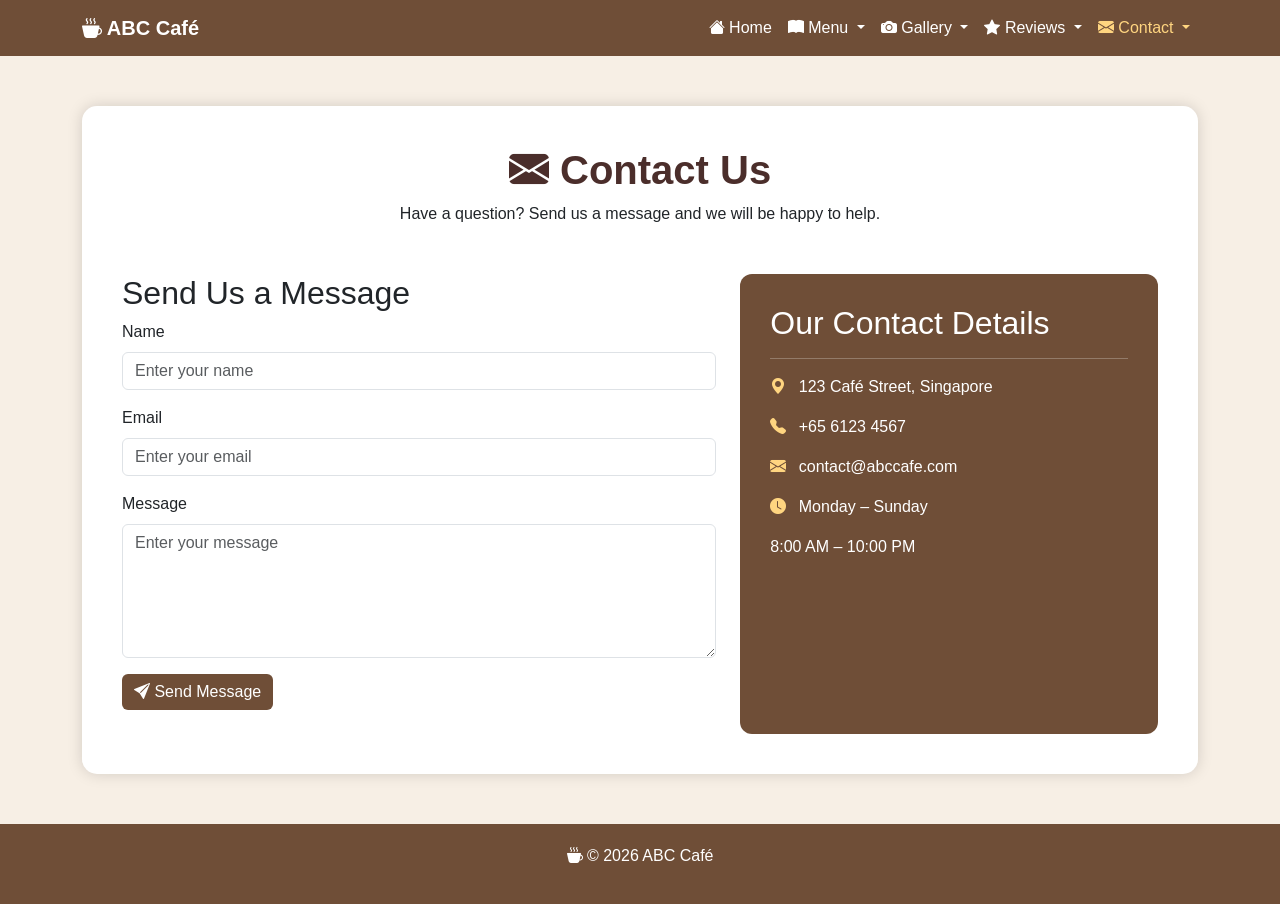
==== about.html @ 9ea9573d "Resolve merge conflict" ====
<!DOCTYPE html>
<html lang="en">

<head>
    <meta charset="UTF-8">
    <meta name="viewport" content="width=device-width, initial-scale=1.0">

    <title>ABC Café | Contact Us</title>

    <!-- Bootstrap CSS -->
    <link href="https://cdn.jsdelivr.net/npm/bootstrap@5.3.3/dist/css/bootstrap.min.css" rel="stylesheet">

    <!-- Bootstrap Icons -->
    <link href="https://cdn.jsdelivr.net/npm/bootstrap-icons@1.11.3/font/bootstrap-icons.css" rel="stylesheet">

    <style>

        body {
            background-color: #F7EFE5;
            font-family: Arial, sans-serif;
        }

        .navbar {
            background-color: #6F4E37;
        }

        .navbar-brand,
        .nav-link {
            color: white !important;
        }

        .navbar-brand {
            font-weight: bold;
        }

        .nav-link:hover,
        .nav-link.active {
            color: #FFD580 !important;
        }

        .dropdown-menu {
            border: none;
            border-radius: 10px;
            box-shadow: 0 5px 12px rgba(0,0,0,0.15);
        }

        .dropdown-item:hover {
            background-color: #F7EFE5;
            color: #6F4E37;
        }

        .contact-container {
            background-color: white;
            margin-top: 50px;
            margin-bottom: 50px;
            padding: 40px;
            border-radius: 15px;
            box-shadow: 0 0 15px rgba(0,0,0,0.15);
        }

        .contact-title {
            color: #4B2E2B;
            font-weight: bold;
        }

        .contact-info {
            background-color: #6F4E37;
            color: white;
            padding: 30px;
            border-radius: 12px;
            height: 100%;
        }

        .contact-info i {
            color: #FFD580;
            margin-right: 8px;
        }

        .btn-coffee {
            background-color: #6F4E37;
            color: white;
            border: none;
        }

        .btn-coffee:hover {
            background-color: #4B2E2B;
            color: white;
        }

        #thankYouMessage {
            display: none;
            margin-top: 20px;
        }

        footer {
            background-color: #6F4E37;
            color: white;
            text-align: center;
            padding: 20px;
        }

    </style>

</head>

<body>

<!-- Navigation -->

<nav class="navbar navbar-expand-lg navbar-dark">

    <div class="container">

        <a class="navbar-brand" href="index.html">
            <i class="bi bi-cup-hot-fill"></i> ABC Café
        </a>

        <button
            class="navbar-toggler"
            type="button"
            data-bs-toggle="collapse"
            data-bs-target="#mainNavbar"
            aria-controls="mainNavbar"
            aria-expanded="false"
            aria-label="Toggle navigation">

            <span class="navbar-toggler-icon"></span>

        </button>

        <div class="collapse navbar-collapse" id="mainNavbar">

            <ul class="navbar-nav ms-auto">

                <!-- Home -->
                <li class="nav-item">
                    <a class="nav-link" href="index.html">
                        <i class="bi bi-house-fill"></i> Home
                    </a>
                </li>

                <!-- Menu -->
                <li class="nav-item dropdown">

                    <a class="nav-link dropdown-toggle"
                       href="#"
                       role="button"
                       data-bs-toggle="dropdown">

                        <i class="bi bi-book-fill"></i> Menu

                    </a>

                    <ul class="dropdown-menu">

                        <li>
                            <a class="dropdown-item" href="menu.html">
                                <i class="bi bi-book-fill me-2"></i>
                                Food & Drinks
                            </a>
                        </li>

                        <li>
<<<<<<< HEAD:contactus.html
                            <a class="dropdown-item" href="specials.html">
                                <i class="bi bi-megaphone-fill me-2"></i>
                                Events & Specials
=======
                            <a class="dropdown-item" href="events.html">
                                <i class="bi bi-megaphone-fill me-2"></i> Events & Specials
>>>>>>> 20f2675515a954e628cfa85ad088b37cd5f8539a:about.html
                            </a>
                        </li>

                    </ul>

                </li>

                <!-- Gallery -->
                <li class="nav-item dropdown">

                    <a class="nav-link dropdown-toggle"
                       href="#"
                       role="button"
                       data-bs-toggle="dropdown">

                        <i class="bi bi-camera-fill"></i> Gallery

                    </a>

                    <ul class="dropdown-menu">

                        <li>
                            <a class="dropdown-item" href="gallery.html">
                                <i class="bi bi-images me-2"></i>
                                Photo Gallery
                            </a>
                        </li>

                        <li>
                            <a class="dropdown-item" href="about.html">
                                <i class="bi bi-people-fill me-2"></i>
                                About Us
                            </a>
                        </li>

                    </ul>

                </li>

                <!-- Reviews -->
                <li class="nav-item dropdown">

                    <a class="nav-link dropdown-toggle"
                       href="#"
                       role="button"
                       data-bs-toggle="dropdown">

                        <i class="bi bi-star-fill"></i> Reviews

                    </a>

                    <ul class="dropdown-menu">

                        <li>
                            <a class="dropdown-item" href="reviews.html">
                                <i class="bi bi-chat-square-quote-fill me-2"></i>
                                Customer Reviews
                            </a>
                        </li>

                        <li>
                            <a class="dropdown-item" href="faq.html">
                                <i class="bi bi-question-circle-fill me-2"></i>
                                FAQ
                            </a>
                        </li>

                    </ul>

                </li>

                <!-- Contact -->
                <li class="nav-item dropdown">

                    <a class="nav-link dropdown-toggle active"
                       href="#"
                       role="button"
                       data-bs-toggle="dropdown">

                        <i class="bi bi-envelope-fill"></i> Contact

                    </a>

                    <ul class="dropdown-menu dropdown-menu-end">

                        <li>
                            <a class="dropdown-item" href="contact.html">
                                <i class="bi bi-envelope-fill me-2"></i>
                                Contact Us
                            </a>
                        </li>

                        <li>
                            <a class="dropdown-item" href="reservations.html">
                                <i class="bi bi-calendar-check-fill me-2"></i>
                                Reservations
                            </a>
                        </li>

                        <li>
                            <a class="dropdown-item" href="location.html">
                                <i class="bi bi-geo-alt-fill me-2"></i>
                                Location & Hours
                            </a>
                        </li>

                    </ul>

                </li>

            </ul>

        </div>

    </div>

</nav>

<!-- Contact Section -->

<div class="container">

    <div class="contact-container">

        <div class="text-center mb-5">

            <h1 class="contact-title">
                <i class="bi bi-envelope-fill"></i>
                Contact Us
            </h1>

            <p>
                Have a question? Send us a message and we will be happy to help.
            </p>

        </div>

        <div class="row">

            <!-- Contact Form -->

            <div class="col-md-7 mb-4">

                <h2>Send Us a Message</h2>

                <form id="contactForm">

                    <!-- Name -->

                    <div class="mb-3">

                        <label for="name" class="form-label">
                            Name
                        </label>

                        <input
                            type="text"
                            class="form-control"
                            id="name"
                            placeholder="Enter your name">

                    </div>

                    <!-- Email -->

                    <div class="mb-3">

                        <label for="email" class="form-label">
                            Email
                        </label>

                        <input
                            type="email"
                            class="form-control"
                            id="email"
                            placeholder="Enter your email">

                    </div>

                    <!-- Message -->

                    <div class="mb-3">

                        <label for="message" class="form-label">
                            Message
                        </label>

                        <textarea
                            class="form-control"
                            id="message"
                            rows="5"
                            placeholder="Enter your message"></textarea>

                    </div>

                    <!-- Error Message -->

                    <div
                        id="errorMessage"
                        class="alert alert-danger d-none">
                    </div>

                    <!-- Submit Button -->

                    <button
                        type="submit"
                        class="btn btn-coffee">

                        <i class="bi bi-send-fill"></i>
                        Send Message

                    </button>

                </form>

                <!-- Thank You Message -->

                <div
                    id="thankYouMessage"
                    class="alert alert-success">

                    <i class="bi bi-check-circle-fill"></i>

                    Thank you for contacting ABC Café!
                    We will get back to you soon.

                </div>

            </div>

            <!-- Contact Details -->

            <div class="col-md-5">

                <div class="contact-info">

                    <h2>Our Contact Details</h2>

                    <hr>

                    <p>
                        <i class="bi bi-geo-alt-fill"></i>
                        123 Café Street, Singapore
                    </p>

                    <p>
                        <i class="bi bi-telephone-fill"></i>
                        +65 6123 4567
                    </p>

                    <p>
                        <i class="bi bi-envelope-fill"></i>
                        contact@abccafe.com
                    </p>

                    <p>
                        <i class="bi bi-clock-fill"></i>
                        Monday – Sunday
                    </p>

                    <p>
                        8:00 AM – 10:00 PM
                    </p>

                </div>

            </div>

        </div>

    </div>

</div>

<!-- Footer -->

<footer>

    <p>
        <i class="bi bi-cup-hot-fill"></i>
        © 2026 ABC Café
    </p>

</footer>

<!-- JavaScript -->

<script>

    document.getElementById("contactForm").addEventListener("submit", function(event) {

        event.preventDefault();

        let name = document.getElementById("name").value;
        let email = document.getElementById("email").value;
        let message = document.getElementById("message").value;

        let errorMessage = document.getElementById("errorMessage");
        let thankYouMessage = document.getElementById("thankYouMessage");

        if (name === "" || email === "" || message === "") {

            errorMessage.textContent =
                "Please fill in all fields.";

            errorMessage.classList.remove("d-none");

            thankYouMessage.style.display = "none";

        }

        else {

            errorMessage.classList.add("d-none");

            thankYouMessage.style.display = "block";

            document.getElementById("contactForm").reset();

        }

    });

</script>

<!-- Bootstrap JavaScript -->

<script src="https://cdn.jsdelivr.net/npm/bootstrap@5.3.3/dist/js/bootstrap.bundle.min.js"></script>

</body>

</html>
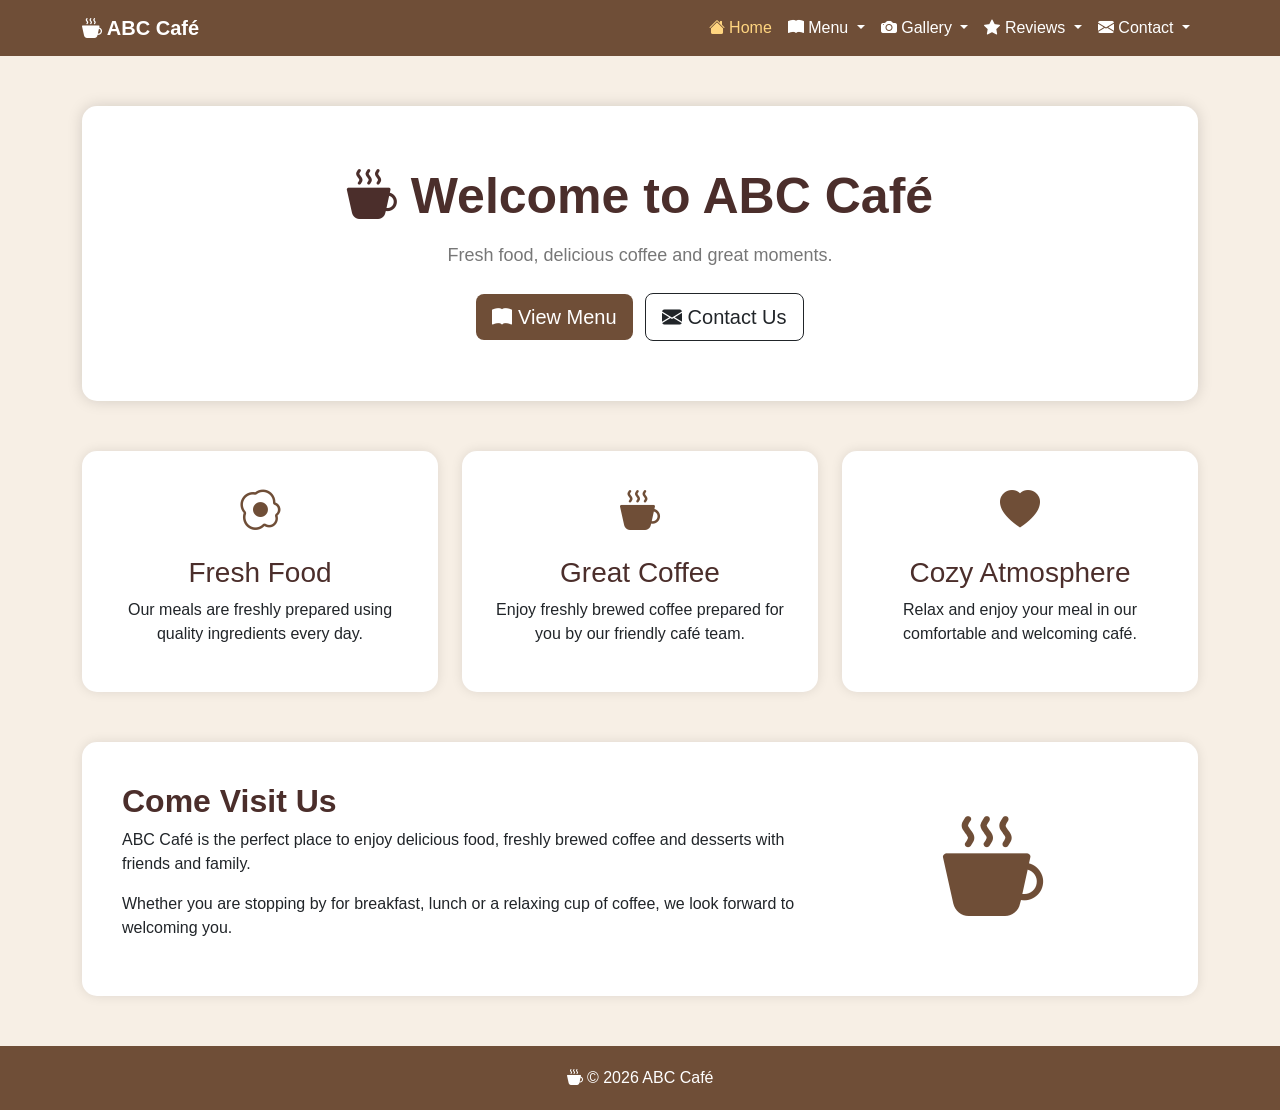
==== commit dd9faa94: "Resolve merge conflict" ====
--- a/about.html
+++ b/about.html
@@ -5,7 +5,7 @@
     <meta charset="UTF-8">
     <meta name="viewport" content="width=device-width, initial-scale=1.0">
 
-    <title>ABC Café | Contact Us</title>
+    <title>ABC Café | Home</title>
 
     <!-- Bootstrap CSS -->
     <link href="https://cdn.jsdelivr.net/npm/bootstrap@5.3.3/dist/css/bootstrap.min.css" rel="stylesheet">
@@ -20,6 +20,8 @@
             font-family: Arial, sans-serif;
         }
 
+        /* Navbar */
+
         .navbar {
             background-color: #6F4E37;
         }
@@ -41,7 +43,7 @@
         .dropdown-menu {
             border: none;
             border-radius: 10px;
-            box-shadow: 0 5px 12px rgba(0,0,0,0.15);
+            box-shadow: 0 5px 12px rgba(0, 0, 0, 0.15);
         }
 
         .dropdown-item:hover {
@@ -49,31 +51,26 @@
             color: #6F4E37;
         }
 
-        .contact-container {
+        /* Hero Section */
+
+        .hero {
             background-color: white;
             margin-top: 50px;
-            margin-bottom: 50px;
-            padding: 40px;
+            padding: 60px 40px;
             border-radius: 15px;
-            box-shadow: 0 0 15px rgba(0,0,0,0.15);
-        }
-
-        .contact-title {
+            text-align: center;
+            box-shadow: 0 0 15px rgba(0, 0, 0, 0.15);
+        }
+
+        .hero h1 {
             color: #4B2E2B;
+            font-size: 50px;
             font-weight: bold;
         }
 
-        .contact-info {
-            background-color: #6F4E37;
-            color: white;
-            padding: 30px;
-            border-radius: 12px;
-            height: 100%;
-        }
-
-        .contact-info i {
-            color: #FFD580;
-            margin-right: 8px;
+        .hero p {
+            color: #777;
+            font-size: 18px;
         }
 
         .btn-coffee {
@@ -87,10 +84,48 @@
             color: white;
         }
 
-        #thankYouMessage {
-            display: none;
-            margin-top: 20px;
-        }
+        /* Features */
+
+        .features {
+            margin-top: 50px;
+            margin-bottom: 50px;
+        }
+
+        .feature-card {
+            background-color: white;
+            padding: 30px;
+            height: 100%;
+            text-align: center;
+            border-radius: 15px;
+            box-shadow: 0 0 12px rgba(0, 0, 0, 0.1);
+        }
+
+        .feature-card i {
+            color: #6F4E37;
+            font-size: 40px;
+        }
+
+        .feature-card h3 {
+            color: #4B2E2B;
+            margin-top: 15px;
+        }
+
+        /* Welcome Section */
+
+        .welcome {
+            background-color: white;
+            padding: 40px;
+            margin-bottom: 50px;
+            border-radius: 15px;
+            box-shadow: 0 0 12px rgba(0, 0, 0, 0.1);
+        }
+
+        .welcome h2 {
+            color: #4B2E2B;
+            font-weight: bold;
+        }
+
+        /* Footer */
 
         footer {
             background-color: #6F4E37;
@@ -99,404 +134,416 @@
             padding: 20px;
         }
 
+        footer p {
+            margin: 0;
+        }
+
     </style>
 
 </head>
 
 <body>
 
-<!-- Navigation -->
-
-<nav class="navbar navbar-expand-lg navbar-dark">
-
-    <div class="container">
-
-        <a class="navbar-brand" href="index.html">
-            <i class="bi bi-cup-hot-fill"></i> ABC Café
-        </a>
-
-        <button
-            class="navbar-toggler"
-            type="button"
-            data-bs-toggle="collapse"
-            data-bs-target="#mainNavbar"
-            aria-controls="mainNavbar"
-            aria-expanded="false"
-            aria-label="Toggle navigation">
-
-            <span class="navbar-toggler-icon"></span>
-
-        </button>
-
-        <div class="collapse navbar-collapse" id="mainNavbar">
-
-            <ul class="navbar-nav ms-auto">
-
-                <!-- Home -->
-                <li class="nav-item">
-                    <a class="nav-link" href="index.html">
-                        <i class="bi bi-house-fill"></i> Home
-                    </a>
-                </li>
-
-                <!-- Menu -->
-                <li class="nav-item dropdown">
-
-                    <a class="nav-link dropdown-toggle"
-                       href="#"
-                       role="button"
-                       data-bs-toggle="dropdown">
-
-                        <i class="bi bi-book-fill"></i> Menu
-
-                    </a>
-
-                    <ul class="dropdown-menu">
-
-                        <li>
-                            <a class="dropdown-item" href="menu.html">
-                                <i class="bi bi-book-fill me-2"></i>
-                                Food & Drinks
-                            </a>
-                        </li>
-
-                        <li>
-<<<<<<< HEAD:contactus.html
-                            <a class="dropdown-item" href="specials.html">
-                                <i class="bi bi-megaphone-fill me-2"></i>
-                                Events & Specials
-=======
-                            <a class="dropdown-item" href="events.html">
-                                <i class="bi bi-megaphone-fill me-2"></i> Events & Specials
->>>>>>> 20f2675515a954e628cfa85ad088b37cd5f8539a:about.html
-                            </a>
-                        </li>
-
-                    </ul>
-
-                </li>
-
-                <!-- Gallery -->
-                <li class="nav-item dropdown">
-
-                    <a class="nav-link dropdown-toggle"
-                       href="#"
-                       role="button"
-                       data-bs-toggle="dropdown">
-
-                        <i class="bi bi-camera-fill"></i> Gallery
-
-                    </a>
-
-                    <ul class="dropdown-menu">
-
-                        <li>
-                            <a class="dropdown-item" href="gallery.html">
-                                <i class="bi bi-images me-2"></i>
-                                Photo Gallery
-                            </a>
-                        </li>
-
-                        <li>
-                            <a class="dropdown-item" href="about.html">
-                                <i class="bi bi-people-fill me-2"></i>
-                                About Us
-                            </a>
-                        </li>
-
-                    </ul>
-
-                </li>
-
-                <!-- Reviews -->
-                <li class="nav-item dropdown">
-
-                    <a class="nav-link dropdown-toggle"
-                       href="#"
-                       role="button"
-                       data-bs-toggle="dropdown">
-
-                        <i class="bi bi-star-fill"></i> Reviews
-
-                    </a>
-
-                    <ul class="dropdown-menu">
-
-                        <li>
-                            <a class="dropdown-item" href="reviews.html">
-                                <i class="bi bi-chat-square-quote-fill me-2"></i>
-                                Customer Reviews
-                            </a>
-                        </li>
-
-                        <li>
-                            <a class="dropdown-item" href="faq.html">
-                                <i class="bi bi-question-circle-fill me-2"></i>
-                                FAQ
-                            </a>
-                        </li>
-
-                    </ul>
-
-                </li>
-
-                <!-- Contact -->
-                <li class="nav-item dropdown">
-
-                    <a class="nav-link dropdown-toggle active"
-                       href="#"
-                       role="button"
-                       data-bs-toggle="dropdown">
-
-                        <i class="bi bi-envelope-fill"></i> Contact
-
-                    </a>
-
-                    <ul class="dropdown-menu dropdown-menu-end">
-
-                        <li>
-                            <a class="dropdown-item" href="contact.html">
-                                <i class="bi bi-envelope-fill me-2"></i>
-                                Contact Us
-                            </a>
-                        </li>
-
-                        <li>
-                            <a class="dropdown-item" href="reservations.html">
-                                <i class="bi bi-calendar-check-fill me-2"></i>
-                                Reservations
-                            </a>
-                        </li>
-
-                        <li>
-                            <a class="dropdown-item" href="location.html">
-                                <i class="bi bi-geo-alt-fill me-2"></i>
-                                Location & Hours
-                            </a>
-                        </li>
-
-                    </ul>
-
-                </li>
-
-            </ul>
+    <!-- Navigation -->
+
+    <nav class="navbar navbar-expand-lg navbar-dark">
+
+        <div class="container">
+
+            <!-- Logo -->
+
+            <a class="navbar-brand" href="index.html">
+                <i class="bi bi-cup-hot-fill"></i>
+                ABC Café
+            </a>
+
+            <!-- Mobile Button -->
+
+            <button
+                class="navbar-toggler"
+                type="button"
+                data-bs-toggle="collapse"
+                data-bs-target="#mainNavbar"
+                aria-controls="mainNavbar"
+                aria-expanded="false"
+                aria-label="Toggle navigation">
+
+                <span class="navbar-toggler-icon"></span>
+
+            </button>
+
+            <!-- Navigation Links -->
+
+            <div class="collapse navbar-collapse" id="mainNavbar">
+
+                <ul class="navbar-nav ms-auto">
+
+                    <!-- Home -->
+
+                    <li class="nav-item">
+
+                        <a class="nav-link active" href="index.html">
+                            <i class="bi bi-house-fill"></i>
+                            Home
+                        </a>
+
+                    </li>
+
+                    <!-- Menu -->
+
+                    <li class="nav-item dropdown">
+
+                        <a
+                            class="nav-link dropdown-toggle"
+                            href="#"
+                            role="button"
+                            data-bs-toggle="dropdown"
+                            aria-expanded="false">
+
+                            <i class="bi bi-book-fill"></i>
+                            Menu
+
+                        </a>
+
+                        <ul class="dropdown-menu">
+
+                            <li>
+
+                                <a class="dropdown-item" href="menu.html">
+
+                                    <i class="bi bi-book-fill me-2"></i>
+                                    Food & Drinks
+
+                                </a>
+
+                            </li>
+
+                            <li>
+
+                                <a class="dropdown-item" href="EventsandSpecials.html">
+
+                                    <i class="bi bi-megaphone-fill me-2"></i>
+                                    Events & Specials
+
+                                </a>
+
+                            </li>
+
+                        </ul>
+
+                    </li>
+
+                    <!-- Gallery -->
+
+                    <li class="nav-item dropdown">
+
+                        <a
+                            class="nav-link dropdown-toggle"
+                            href="#"
+                            role="button"
+                            data-bs-toggle="dropdown"
+                            aria-expanded="false">
+
+                            <i class="bi bi-camera-fill"></i>
+                            Gallery
+
+                        </a>
+
+                        <ul class="dropdown-menu">
+
+                            <li>
+
+                                <a class="dropdown-item" href="gallery.html">
+
+                                    <i class="bi bi-images me-2"></i>
+                                    Photo Gallery
+
+                                </a>
+
+                            </li>
+
+                            <li>
+
+                                <a class="dropdown-item" href="Aboutus.html">
+
+                                    <i class="bi bi-people-fill me-2"></i>
+                                    About Us
+
+                                </a>
+
+                            </li>
+
+                        </ul>
+
+                    </li>
+
+                    <!-- Reviews -->
+
+                    <li class="nav-item dropdown">
+
+                        <a
+                            class="nav-link dropdown-toggle"
+                            href="#"
+                            role="button"
+                            data-bs-toggle="dropdown"
+                            aria-expanded="false">
+
+                            <i class="bi bi-star-fill"></i>
+                            Reviews
+
+                        </a>
+
+                        <ul class="dropdown-menu">
+
+                            <li>
+
+                                <a class="dropdown-item" href="Reviews.html">
+
+                                    <i class="bi bi-chat-square-quote-fill me-2"></i>
+                                    Customer Reviews
+
+                                </a>
+
+                            </li>
+
+                            <li>
+
+                                <a class="dropdown-item" href="FAQ.html">
+
+                                    <i class="bi bi-question-circle-fill me-2"></i>
+                                    FAQ
+
+                                </a>
+
+                            </li>
+
+                        </ul>
+
+                    </li>
+
+                    <!-- Contact -->
+
+                    <li class="nav-item dropdown">
+
+                        <a
+                            class="nav-link dropdown-toggle"
+                            href="#"
+                            role="button"
+                            data-bs-toggle="dropdown"
+                            aria-expanded="false">
+
+                            <i class="bi bi-envelope-fill"></i>
+                            Contact
+
+                        </a>
+
+                        <ul class="dropdown-menu dropdown-menu-end">
+
+                            <li>
+
+                                <a class="dropdown-item" href="contactus.html">
+
+                                    <i class="bi bi-envelope-fill me-2"></i>
+                                    Contact Us
+
+                                </a>
+
+                            </li>
+
+                            <li>
+
+                                <a class="dropdown-item" href="Reservations.html">
+
+                                    <i class="bi bi-calendar-check-fill me-2"></i>
+                                    Reservations
+
+                                </a>
+
+                            </li>
+
+                            <li>
+
+                                <a class="dropdown-item" href="LocationandHours.html">
+
+                                    <i class="bi bi-geo-alt-fill me-2"></i>
+                                    Location & Hours
+
+                                </a>
+
+                            </li>
+
+                        </ul>
+
+                    </li>
+
+                </ul>
+
+            </div>
 
         </div>
 
-    </div>
-
-</nav>
-
-<!-- Contact Section -->
-
-<div class="container">
-
-    <div class="contact-container">
-
-        <div class="text-center mb-5">
-
-            <h1 class="contact-title">
-                <i class="bi bi-envelope-fill"></i>
-                Contact Us
+    </nav>
+
+
+    <!-- Main Content -->
+
+    <main class="container">
+
+        <!-- Hero Section -->
+
+        <section class="hero">
+
+            <h1>
+                <i class="bi bi-cup-hot-fill"></i>
+                Welcome to ABC Café
             </h1>
 
-            <p>
-                Have a question? Send us a message and we will be happy to help.
+            <p class="mt-3">
+                Fresh food, delicious coffee and great moments.
             </p>
 
-        </div>
-
-        <div class="row">
-
-            <!-- Contact Form -->
-
-            <div class="col-md-7 mb-4">
-
-                <h2>Send Us a Message</h2>
-
-                <form id="contactForm">
-
-                    <!-- Name -->
-
-                    <div class="mb-3">
-
-                        <label for="name" class="form-label">
-                            Name
-                        </label>
-
-                        <input
-                            type="text"
-                            class="form-control"
-                            id="name"
-                            placeholder="Enter your name">
+            <div class="mt-4">
+
+                <a href="menu.html" class="btn btn-coffee btn-lg me-2">
+                    <i class="bi bi-book-fill"></i>
+                    View Menu
+                </a>
+
+                <a href="contactus.html" class="btn btn-outline-dark btn-lg">
+                    <i class="bi bi-envelope-fill"></i>
+                    Contact Us
+                </a>
+
+            </div>
+
+        </section>
+
+
+        <!-- Features -->
+
+        <section class="features">
+
+            <div class="row g-4">
+
+                <!-- Fresh Food -->
+
+                <div class="col-md-4">
+
+                    <div class="feature-card">
+
+                        <i class="bi bi-egg-fried"></i>
+
+                        <h3>Fresh Food</h3>
+
+                        <p>
+                            Our meals are freshly prepared using quality
+                            ingredients every day.
+                        </p>
 
                     </div>
 
-                    <!-- Email -->
-
-                    <div class="mb-3">
-
-                        <label for="email" class="form-label">
-                            Email
-                        </label>
-
-                        <input
-                            type="email"
-                            class="form-control"
-                            id="email"
-                            placeholder="Enter your email">
+                </div>
+
+
+                <!-- Coffee -->
+
+                <div class="col-md-4">
+
+                    <div class="feature-card">
+
+                        <i class="bi bi-cup-hot-fill"></i>
+
+                        <h3>Great Coffee</h3>
+
+                        <p>
+                            Enjoy freshly brewed coffee prepared for you
+                            by our friendly café team.
+                        </p>
 
                     </div>
 
-                    <!-- Message -->
-
-                    <div class="mb-3">
-
-                        <label for="message" class="form-label">
-                            Message
-                        </label>
-
-                        <textarea
-                            class="form-control"
-                            id="message"
-                            rows="5"
-                            placeholder="Enter your message"></textarea>
+                </div>
+
+
+                <!-- Atmosphere -->
+
+                <div class="col-md-4">
+
+                    <div class="feature-card">
+
+                        <i class="bi bi-heart-fill"></i>
+
+                        <h3>Cozy Atmosphere</h3>
+
+                        <p>
+                            Relax and enjoy your meal in our comfortable
+                            and welcoming café.
+                        </p>
 
                     </div>
 
-                    <!-- Error Message -->
-
-                    <div
-                        id="errorMessage"
-                        class="alert alert-danger d-none">
-                    </div>
-
-                    <!-- Submit Button -->
-
-                    <button
-                        type="submit"
-                        class="btn btn-coffee">
-
-                        <i class="bi bi-send-fill"></i>
-                        Send Message
-
-                    </button>
-
-                </form>
-
-                <!-- Thank You Message -->
-
-                <div
-                    id="thankYouMessage"
-                    class="alert alert-success">
-
-                    <i class="bi bi-check-circle-fill"></i>
-
-                    Thank you for contacting ABC Café!
-                    We will get back to you soon.
-
                 </div>
 
             </div>
 
-            <!-- Contact Details -->
-
-            <div class="col-md-5">
-
-                <div class="contact-info">
-
-                    <h2>Our Contact Details</h2>
-
-                    <hr>
+        </section>
+
+
+        <!-- About / Welcome Section -->
+
+        <section class="welcome">
+
+            <div class="row align-items-center">
+
+                <div class="col-md-8">
+
+                    <h2>Come Visit Us</h2>
 
                     <p>
-                        <i class="bi bi-geo-alt-fill"></i>
-                        123 Café Street, Singapore
+                        ABC Café is the perfect place to enjoy delicious
+                        food, freshly brewed coffee and desserts with
+                        friends and family.
                     </p>
 
                     <p>
-                        <i class="bi bi-telephone-fill"></i>
-                        +65 6123 4567
+                        Whether you are stopping by for breakfast, lunch
+                        or a relaxing cup of coffee, we look forward to
+                        welcoming you.
                     </p>
 
-                    <p>
-                        <i class="bi bi-envelope-fill"></i>
-                        contact@abccafe.com
-                    </p>
-
-                    <p>
-                        <i class="bi bi-clock-fill"></i>
-                        Monday – Sunday
-                    </p>
-
-                    <p>
-                        8:00 AM – 10:00 PM
-                    </p>
-
                 </div>
 
+                <div class="col-md-4 text-center">
+
+                    <i
+                        class="bi bi-cup-hot-fill"
+                        style="font-size: 100px; color: #6F4E37;">
+                    </i>
+
+                </div>
+
             </div>
 
-        </div>
-
-    </div>
-
-</div>
-
-<!-- Footer -->
-
-<footer>
-
-    <p>
-        <i class="bi bi-cup-hot-fill"></i>
-        © 2026 ABC Café
-    </p>
-
-</footer>
-
-<!-- JavaScript -->
-
-<script>
-
-    document.getElementById("contactForm").addEventListener("submit", function(event) {
-
-        event.preventDefault();
-
-        let name = document.getElementById("name").value;
-        let email = document.getElementById("email").value;
-        let message = document.getElementById("message").value;
-
-        let errorMessage = document.getElementById("errorMessage");
-        let thankYouMessage = document.getElementById("thankYouMessage");
-
-        if (name === "" || email === "" || message === "") {
-
-            errorMessage.textContent =
-                "Please fill in all fields.";
-
-            errorMessage.classList.remove("d-none");
-
-            thankYouMessage.style.display = "none";
-
-        }
-
-        else {
-
-            errorMessage.classList.add("d-none");
-
-            thankYouMessage.style.display = "block";
-
-            document.getElementById("contactForm").reset();
-
-        }
-
-    });
-
-</script>
-
-<!-- Bootstrap JavaScript -->
-
-<script src="https://cdn.jsdelivr.net/npm/bootstrap@5.3.3/dist/js/bootstrap.bundle.min.js"></script>
+        </section>
+
+    </main>
+
+
+    <!-- Footer -->
+
+    <footer>
+
+        <p>
+            <i class="bi bi-cup-hot-fill"></i>
+            © 2026 ABC Café
+        </p>
+
+    </footer>
+
+
+    <!-- Bootstrap JavaScript -->
+
+    <script src="https://cdn.jsdelivr.net/npm/bootstrap@5.3.3/dist/js/bootstrap.bundle.min.js"></script>
 
 </body>
 
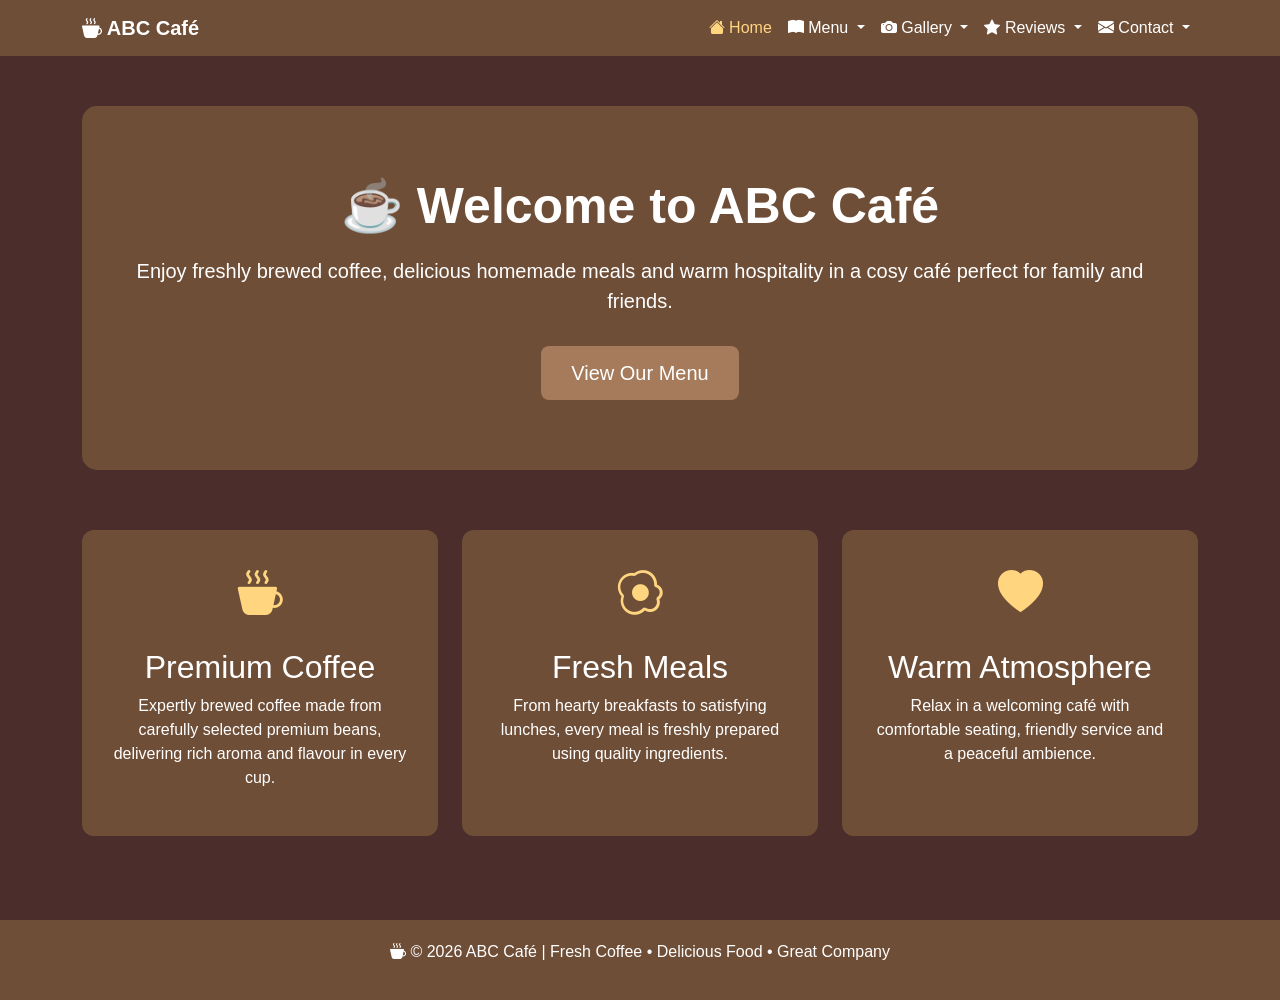
==== commit 00c2005b: "Resolve merge conflict" ====
--- a/about.html
+++ b/about.html
@@ -2,10 +2,11 @@
 <html lang="en">
 
 <head>
+
     <meta charset="UTF-8">
     <meta name="viewport" content="width=device-width, initial-scale=1.0">
 
-    <title>ABC Café | Home</title>
+    <title>ABC Café</title>
 
     <!-- Bootstrap CSS -->
     <link href="https://cdn.jsdelivr.net/npm/bootstrap@5.3.3/dist/css/bootstrap.min.css" rel="stylesheet">
@@ -16,11 +17,10 @@
     <style>
 
         body {
-            background-color: #F7EFE5;
+            background-color: #4B2E2B;
+            color: white;
             font-family: Arial, sans-serif;
         }
-
-        /* Navbar */
 
         .navbar {
             background-color: #6F4E37;
@@ -43,7 +43,7 @@
         .dropdown-menu {
             border: none;
             border-radius: 10px;
-            box-shadow: 0 5px 12px rgba(0, 0, 0, 0.15);
+            box-shadow: 0 5px 12px rgba(0,0,0,0.15);
         }
 
         .dropdown-item:hover {
@@ -51,91 +51,64 @@
             color: #6F4E37;
         }
 
-        /* Hero Section */
-
         .hero {
-            background-color: white;
+            background-color: #6F4E37;
             margin-top: 50px;
-            padding: 60px 40px;
+            padding: 70px 30px;
             border-radius: 15px;
             text-align: center;
-            box-shadow: 0 0 15px rgba(0, 0, 0, 0.15);
         }
 
         .hero h1 {
-            color: #4B2E2B;
             font-size: 50px;
             font-weight: bold;
         }
 
         .hero p {
-            color: #777;
-            font-size: 18px;
+            font-size: 20px;
+            margin-top: 20px;
+            margin-bottom: 30px;
         }
 
         .btn-coffee {
-            background-color: #6F4E37;
+            background-color: #A67B5B;
             color: white;
             border: none;
+            padding: 12px 30px;
         }
 
         .btn-coffee:hover {
-            background-color: #4B2E2B;
+            background-color: #8B5E3C;
             color: white;
         }
 
-        /* Features */
-
         .features {
-            margin-top: 50px;
-            margin-bottom: 50px;
-        }
-
-        .feature-card {
-            background-color: white;
+            margin-top: 60px;
+            margin-bottom: 60px;
+        }
+
+        .feature-box {
+            background-color: #6F4E37;
             padding: 30px;
+            border-radius: 12px;
+            text-align: center;
             height: 100%;
-            text-align: center;
-            border-radius: 15px;
-            box-shadow: 0 0 12px rgba(0, 0, 0, 0.1);
-        }
-
-        .feature-card i {
-            color: #6F4E37;
-            font-size: 40px;
-        }
-
-        .feature-card h3 {
-            color: #4B2E2B;
-            margin-top: 15px;
-        }
-
-        /* Welcome Section */
-
-        .welcome {
-            background-color: white;
-            padding: 40px;
-            margin-bottom: 50px;
-            border-radius: 15px;
-            box-shadow: 0 0 12px rgba(0, 0, 0, 0.1);
-        }
-
-        .welcome h2 {
-            color: #4B2E2B;
-            font-weight: bold;
-        }
-
-        /* Footer */
+        }
+
+        .feature-box i {
+            font-size: 45px;
+            color: #FFD580;
+        }
+
+        .feature-box h2 {
+            margin-top: 20px;
+        }
 
         footer {
             background-color: #6F4E37;
-            color: white;
             text-align: center;
             padding: 20px;
-        }
-
-        footer p {
-            margin: 0;
+            margin-top: 40px;
         }
 
     </style>
@@ -144,406 +117,359 @@
 
 <body>
 
-    <!-- Navigation -->
-
-    <nav class="navbar navbar-expand-lg navbar-dark">
-
-        <div class="container">
-
-            <!-- Logo -->
-
-            <a class="navbar-brand" href="index.html">
+<!-- Navigation -->
+
+<nav class="navbar navbar-expand-lg navbar-dark">
+
+    <div class="container">
+
+        <!-- Logo -->
+        <a class="navbar-brand" href="index.html">
+            <i class="bi bi-cup-hot-fill"></i>
+            ABC Café
+        </a>
+
+        <!-- Mobile Toggle -->
+        <button
+            class="navbar-toggler"
+            type="button"
+            data-bs-toggle="collapse"
+            data-bs-target="#mainNavbar"
+            aria-controls="mainNavbar"
+            aria-expanded="false"
+            aria-label="Toggle navigation">
+
+            <span class="navbar-toggler-icon"></span>
+
+        </button>
+
+        <!-- Navigation Links -->
+
+        <div class="collapse navbar-collapse" id="mainNavbar">
+
+            <ul class="navbar-nav ms-auto">
+
+                <!-- Home -->
+
+                <li class="nav-item">
+
+                    <a class="nav-link active" href="index.html">
+
+                        <i class="bi bi-house-fill"></i>
+                        Home
+
+                    </a>
+
+                </li>
+
+                <!-- Menu -->
+
+                <li class="nav-item dropdown">
+
+                    <a
+                        class="nav-link dropdown-toggle"
+                        href="#"
+                        role="button"
+                        data-bs-toggle="dropdown">
+
+                        <i class="bi bi-book-fill"></i>
+                        Menu
+
+                    </a>
+
+                    <ul class="dropdown-menu">
+
+                        <li>
+
+                            <a class="dropdown-item" href="menu.html">
+
+                                <i class="bi bi-book-fill me-2"></i>
+                                Food & Drinks
+
+                            </a>
+
+                        </li>
+
+                        <li>
+
+                            <a class="dropdown-item" href="specials.html">
+
+                                <i class="bi bi-megaphone-fill me-2"></i>
+                                Events & Specials
+
+                            </a>
+
+                        </li>
+
+                    </ul>
+
+                </li>
+
+                <!-- Gallery -->
+
+                <li class="nav-item dropdown">
+
+                    <a
+                        class="nav-link dropdown-toggle"
+                        href="#"
+                        role="button"
+                        data-bs-toggle="dropdown">
+
+                        <i class="bi bi-camera-fill"></i>
+                        Gallery
+
+                    </a>
+
+                    <ul class="dropdown-menu">
+
+                        <li>
+
+                            <a class="dropdown-item" href="gallery.html">
+
+                                <i class="bi bi-images me-2"></i>
+                                Photo Gallery
+
+                            </a>
+
+                        </li>
+
+                        <li>
+
+                            <a class="dropdown-item" href="about.html">
+
+                                <i class="bi bi-people-fill me-2"></i>
+                                About Us
+
+                            </a>
+
+                        </li>
+
+                    </ul>
+
+                </li>
+
+                <!-- Reviews -->
+
+                <li class="nav-item dropdown">
+
+                    <a
+                        class="nav-link dropdown-toggle"
+                        href="#"
+                        role="button"
+                        data-bs-toggle="dropdown">
+
+                        <i class="bi bi-star-fill"></i>
+                        Reviews
+
+                    </a>
+
+                    <ul class="dropdown-menu">
+
+                        <li>
+
+                            <a class="dropdown-item" href="reviews.html">
+
+                                <i class="bi bi-chat-square-quote-fill me-2"></i>
+                                Customer Reviews
+
+                            </a>
+
+                        </li>
+
+                        <li>
+
+                            <a class="dropdown-item" href="faq.html">
+
+                                <i class="bi bi-question-circle-fill me-2"></i>
+                                FAQ
+
+                            </a>
+
+                        </li>
+
+                    </ul>
+
+                </li>
+
+                <!-- Contact -->
+
+                <li class="nav-item dropdown">
+
+                    <a
+                        class="nav-link dropdown-toggle"
+                        href="#"
+                        role="button"
+                        data-bs-toggle="dropdown">
+
+                        <i class="bi bi-envelope-fill"></i>
+                        Contact
+
+                    </a>
+
+                    <ul class="dropdown-menu dropdown-menu-end">
+
+                        <li>
+
+                            <a class="dropdown-item" href="contact.html">
+
+                                <i class="bi bi-envelope-fill me-2"></i>
+                                Contact Us
+
+                            </a>
+
+                        </li>
+
+                        <li>
+
+                            <a class="dropdown-item" href="reservations.html">
+
+                                <i class="bi bi-calendar-check-fill me-2"></i>
+                                Reservations
+
+                            </a>
+
+                        </li>
+
+                        <li>
+
+                            <a class="dropdown-item" href="location.html">
+
+                                <i class="bi bi-geo-alt-fill me-2"></i>
+                                Location & Hours
+
+                            </a>
+
+                        </li>
+
+                    </ul>
+
+                </li>
+
+            </ul>
+
+        </div>
+
+    </div>
+
+</nav>
+
+<!-- Hero Section -->
+
+<div class="container">
+
+    <div class="hero">
+
+        <h1>
+            ☕ Welcome to ABC Café
+        </h1>
+
+        <p>
+            Enjoy freshly brewed coffee, delicious homemade meals
+            and warm hospitality in a cosy café perfect for
+            family and friends.
+        </p>
+
+        <a href="menu.html" class="btn btn-coffee btn-lg">
+
+            View Our Menu
+
+        </a>
+
+    </div>
+
+</div>
+
+<!-- Features -->
+
+<div class="container features">
+
+    <div class="row">
+
+        <!-- Premium Coffee -->
+
+        <div class="col-md-4 mb-4">
+
+            <div class="feature-box">
+
                 <i class="bi bi-cup-hot-fill"></i>
-                ABC Café
-            </a>
-
-            <!-- Mobile Button -->
-
-            <button
-                class="navbar-toggler"
-                type="button"
-                data-bs-toggle="collapse"
-                data-bs-target="#mainNavbar"
-                aria-controls="mainNavbar"
-                aria-expanded="false"
-                aria-label="Toggle navigation">
-
-                <span class="navbar-toggler-icon"></span>
-
-            </button>
-
-            <!-- Navigation Links -->
-
-            <div class="collapse navbar-collapse" id="mainNavbar">
-
-                <ul class="navbar-nav ms-auto">
-
-                    <!-- Home -->
-
-                    <li class="nav-item">
-
-                        <a class="nav-link active" href="index.html">
-                            <i class="bi bi-house-fill"></i>
-                            Home
-                        </a>
-
-                    </li>
-
-                    <!-- Menu -->
-
-                    <li class="nav-item dropdown">
-
-                        <a
-                            class="nav-link dropdown-toggle"
-                            href="#"
-                            role="button"
-                            data-bs-toggle="dropdown"
-                            aria-expanded="false">
-
-                            <i class="bi bi-book-fill"></i>
-                            Menu
-
-                        </a>
-
-                        <ul class="dropdown-menu">
-
-                            <li>
-
-                                <a class="dropdown-item" href="menu.html">
-
-                                    <i class="bi bi-book-fill me-2"></i>
-                                    Food & Drinks
-
-                                </a>
-
-                            </li>
-
-                            <li>
-
-                                <a class="dropdown-item" href="EventsandSpecials.html">
-
-                                    <i class="bi bi-megaphone-fill me-2"></i>
-                                    Events & Specials
-
-                                </a>
-
-                            </li>
-
-                        </ul>
-
-                    </li>
-
-                    <!-- Gallery -->
-
-                    <li class="nav-item dropdown">
-
-                        <a
-                            class="nav-link dropdown-toggle"
-                            href="#"
-                            role="button"
-                            data-bs-toggle="dropdown"
-                            aria-expanded="false">
-
-                            <i class="bi bi-camera-fill"></i>
-                            Gallery
-
-                        </a>
-
-                        <ul class="dropdown-menu">
-
-                            <li>
-
-                                <a class="dropdown-item" href="gallery.html">
-
-                                    <i class="bi bi-images me-2"></i>
-                                    Photo Gallery
-
-                                </a>
-
-                            </li>
-
-                            <li>
-
-                                <a class="dropdown-item" href="Aboutus.html">
-
-                                    <i class="bi bi-people-fill me-2"></i>
-                                    About Us
-
-                                </a>
-
-                            </li>
-
-                        </ul>
-
-                    </li>
-
-                    <!-- Reviews -->
-
-                    <li class="nav-item dropdown">
-
-                        <a
-                            class="nav-link dropdown-toggle"
-                            href="#"
-                            role="button"
-                            data-bs-toggle="dropdown"
-                            aria-expanded="false">
-
-                            <i class="bi bi-star-fill"></i>
-                            Reviews
-
-                        </a>
-
-                        <ul class="dropdown-menu">
-
-                            <li>
-
-                                <a class="dropdown-item" href="Reviews.html">
-
-                                    <i class="bi bi-chat-square-quote-fill me-2"></i>
-                                    Customer Reviews
-
-                                </a>
-
-                            </li>
-
-                            <li>
-
-                                <a class="dropdown-item" href="FAQ.html">
-
-                                    <i class="bi bi-question-circle-fill me-2"></i>
-                                    FAQ
-
-                                </a>
-
-                            </li>
-
-                        </ul>
-
-                    </li>
-
-                    <!-- Contact -->
-
-                    <li class="nav-item dropdown">
-
-                        <a
-                            class="nav-link dropdown-toggle"
-                            href="#"
-                            role="button"
-                            data-bs-toggle="dropdown"
-                            aria-expanded="false">
-
-                            <i class="bi bi-envelope-fill"></i>
-                            Contact
-
-                        </a>
-
-                        <ul class="dropdown-menu dropdown-menu-end">
-
-                            <li>
-
-                                <a class="dropdown-item" href="contactus.html">
-
-                                    <i class="bi bi-envelope-fill me-2"></i>
-                                    Contact Us
-
-                                </a>
-
-                            </li>
-
-                            <li>
-
-                                <a class="dropdown-item" href="Reservations.html">
-
-                                    <i class="bi bi-calendar-check-fill me-2"></i>
-                                    Reservations
-
-                                </a>
-
-                            </li>
-
-                            <li>
-
-                                <a class="dropdown-item" href="LocationandHours.html">
-
-                                    <i class="bi bi-geo-alt-fill me-2"></i>
-                                    Location & Hours
-
-                                </a>
-
-                            </li>
-
-                        </ul>
-
-                    </li>
-
-                </ul>
+
+                <h2>
+                    Premium Coffee
+                </h2>
+
+                <p>
+                    Expertly brewed coffee made from carefully selected
+                    premium beans, delivering rich aroma and flavour
+                    in every cup.
+                </p>
 
             </div>
 
         </div>
 
-    </nav>
-
-
-    <!-- Main Content -->
-
-    <main class="container">
-
-        <!-- Hero Section -->
-
-        <section class="hero">
-
-            <h1>
-                <i class="bi bi-cup-hot-fill"></i>
-                Welcome to ABC Café
-            </h1>
-
-            <p class="mt-3">
-                Fresh food, delicious coffee and great moments.
-            </p>
-
-            <div class="mt-4">
-
-                <a href="menu.html" class="btn btn-coffee btn-lg me-2">
-                    <i class="bi bi-book-fill"></i>
-                    View Menu
-                </a>
-
-                <a href="contactus.html" class="btn btn-outline-dark btn-lg">
-                    <i class="bi bi-envelope-fill"></i>
-                    Contact Us
-                </a>
+        <!-- Fresh Meals -->
+
+        <div class="col-md-4 mb-4">
+
+            <div class="feature-box">
+
+                <i class="bi bi-egg-fried"></i>
+
+                <h2>
+                    Fresh Meals
+                </h2>
+
+                <p>
+                    From hearty breakfasts to satisfying lunches,
+                    every meal is freshly prepared using quality
+                    ingredients.
+                </p>
 
             </div>
 
-        </section>
-
-
-        <!-- Features -->
-
-        <section class="features">
-
-            <div class="row g-4">
-
-                <!-- Fresh Food -->
-
-                <div class="col-md-4">
-
-                    <div class="feature-card">
-
-                        <i class="bi bi-egg-fried"></i>
-
-                        <h3>Fresh Food</h3>
-
-                        <p>
-                            Our meals are freshly prepared using quality
-                            ingredients every day.
-                        </p>
-
-                    </div>
-
-                </div>
-
-
-                <!-- Coffee -->
-
-                <div class="col-md-4">
-
-                    <div class="feature-card">
-
-                        <i class="bi bi-cup-hot-fill"></i>
-
-                        <h3>Great Coffee</h3>
-
-                        <p>
-                            Enjoy freshly brewed coffee prepared for you
-                            by our friendly café team.
-                        </p>
-
-                    </div>
-
-                </div>
-
-
-                <!-- Atmosphere -->
-
-                <div class="col-md-4">
-
-                    <div class="feature-card">
-
-                        <i class="bi bi-heart-fill"></i>
-
-                        <h3>Cozy Atmosphere</h3>
-
-                        <p>
-                            Relax and enjoy your meal in our comfortable
-                            and welcoming café.
-                        </p>
-
-                    </div>
-
-                </div>
+        </div>
+
+        <!-- Warm Atmosphere -->
+
+        <div class="col-md-4 mb-4">
+
+            <div class="feature-box">
+
+                <i class="bi bi-heart-fill"></i>
+
+                <h2>
+                    Warm Atmosphere
+                </h2>
+
+                <p>
+                    Relax in a welcoming café with comfortable seating,
+                    friendly service and a peaceful ambience.
+                </p>
 
             </div>
 
-        </section>
-
-
-        <!-- About / Welcome Section -->
-
-        <section class="welcome">
-
-            <div class="row align-items-center">
-
-                <div class="col-md-8">
-
-                    <h2>Come Visit Us</h2>
-
-                    <p>
-                        ABC Café is the perfect place to enjoy delicious
-                        food, freshly brewed coffee and desserts with
-                        friends and family.
-                    </p>
-
-                    <p>
-                        Whether you are stopping by for breakfast, lunch
-                        or a relaxing cup of coffee, we look forward to
-                        welcoming you.
-                    </p>
-
-                </div>
-
-                <div class="col-md-4 text-center">
-
-                    <i
-                        class="bi bi-cup-hot-fill"
-                        style="font-size: 100px; color: #6F4E37;">
-                    </i>
-
-                </div>
-
-            </div>
-
-        </section>
-
-    </main>
-
-
-    <!-- Footer -->
-
-    <footer>
-
-        <p>
-            <i class="bi bi-cup-hot-fill"></i>
-            © 2026 ABC Café
-        </p>
-
-    </footer>
-
-
-    <!-- Bootstrap JavaScript -->
-
-    <script src="https://cdn.jsdelivr.net/npm/bootstrap@5.3.3/dist/js/bootstrap.bundle.min.js"></script>
+        </div>
+
+    </div>
+
+</div>
+
+<!-- Footer -->
+
+<footer>
+
+    <p>
+        <i class="bi bi-cup-hot-fill"></i>
+
+        © 2026 ABC Café |
+        Fresh Coffee • Delicious Food • Great Company
+    </p>
+
+</footer>
+
+<!-- Bootstrap JavaScript -->
+
+<script src="https://cdn.jsdelivr.net/npm/bootstrap@5.3.3/dist/js/bootstrap.bundle.min.js"></script>
 
 </body>
 
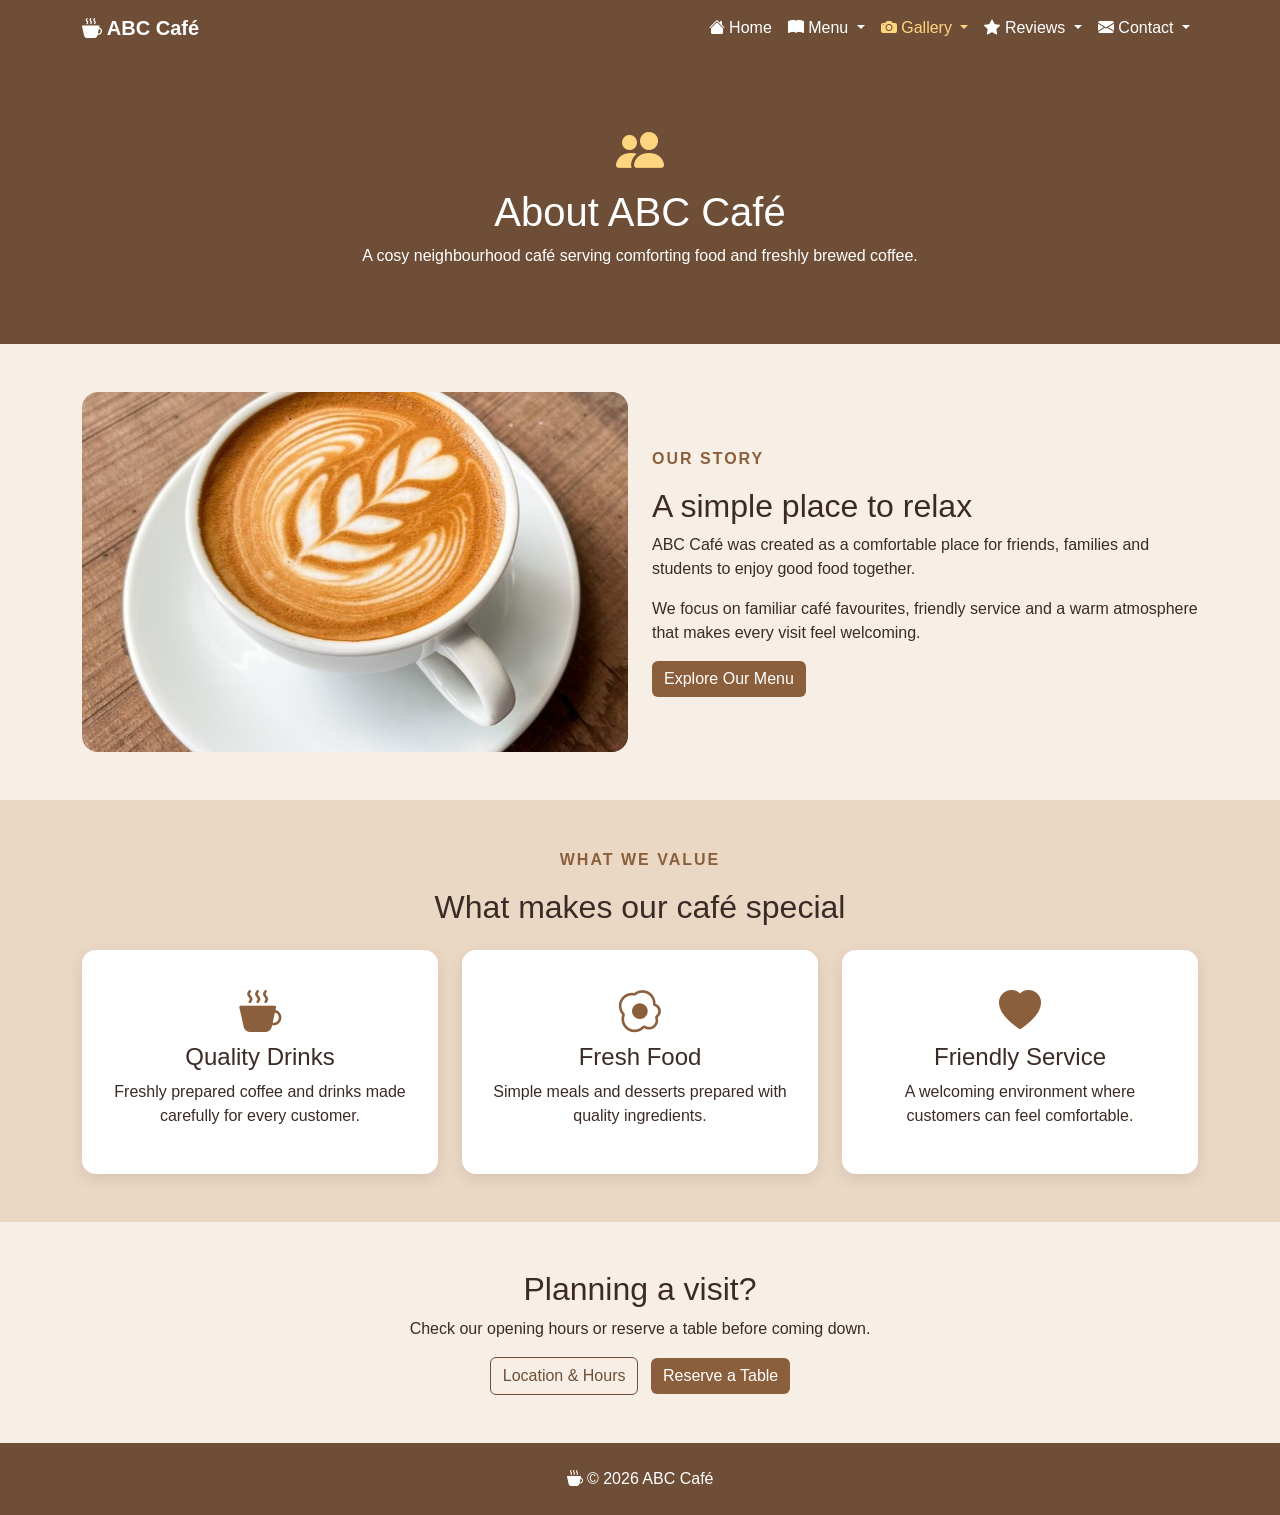
==== commit 8280969a: "Fix broken website pages and links" ====
--- a/about.html
+++ b/about.html
@@ -1,476 +1,153 @@
 <!DOCTYPE html>
 <html lang="en">
-
 <head>
-
     <meta charset="UTF-8">
     <meta name="viewport" content="width=device-width, initial-scale=1.0">
-
-    <title>ABC Café</title>
-
-    <!-- Bootstrap CSS -->
+    <title>ABC Café | About Us</title>
     <link href="https://cdn.jsdelivr.net/npm/bootstrap@5.3.3/dist/css/bootstrap.min.css" rel="stylesheet">
-
-    <!-- Bootstrap Icons -->
     <link href="https://cdn.jsdelivr.net/npm/bootstrap-icons@1.11.3/font/bootstrap-icons.css" rel="stylesheet">
-
-    <style>
-
-        body {
-            background-color: #4B2E2B;
-            color: white;
-            font-family: Arial, sans-serif;
-        }
-
-        .navbar {
-            background-color: #6F4E37;
-        }
-
-        .navbar-brand,
-        .nav-link {
-            color: white !important;
-        }
-
-        .navbar-brand {
-            font-weight: bold;
-        }
-
-        .nav-link:hover,
-        .nav-link.active {
-            color: #FFD580 !important;
-        }
-
-        .dropdown-menu {
-            border: none;
-            border-radius: 10px;
-            box-shadow: 0 5px 12px rgba(0,0,0,0.15);
-        }
-
-        .dropdown-item:hover {
-            background-color: #F7EFE5;
-            color: #6F4E37;
-        }
-
-        .hero {
-            background-color: #6F4E37;
-            margin-top: 50px;
-            padding: 70px 30px;
-            border-radius: 15px;
-            text-align: center;
-        }
-
-        .hero h1 {
-            font-size: 50px;
-            font-weight: bold;
-        }
-
-        .hero p {
-            font-size: 20px;
-            margin-top: 20px;
-            margin-bottom: 30px;
-        }
-
-        .btn-coffee {
-            background-color: #A67B5B;
-            color: white;
-            border: none;
-            padding: 12px 30px;
-        }
-
-        .btn-coffee:hover {
-            background-color: #8B5E3C;
-            color: white;
-        }
-
-        .features {
-            margin-top: 60px;
-            margin-bottom: 60px;
-        }
-
-        .feature-box {
-            background-color: #6F4E37;
-            padding: 30px;
-            border-radius: 12px;
-            text-align: center;
-            height: 100%;
-        }
-
-        .feature-box i {
-            font-size: 45px;
-            color: #FFD580;
-        }
-
-        .feature-box h2 {
-            margin-top: 20px;
-        }
-
-        footer {
-            background-color: #6F4E37;
-            text-align: center;
-            padding: 20px;
-            margin-top: 40px;
-        }
-
-    </style>
-
+    <link rel="stylesheet" href="css/about.css">
 </head>
-
 <body>
-
-<!-- Navigation -->
-
 <nav class="navbar navbar-expand-lg navbar-dark">
-
     <div class="container">
-
-        <!-- Logo -->
         <a class="navbar-brand" href="index.html">
-            <i class="bi bi-cup-hot-fill"></i>
-            ABC Café
+            <i class="bi bi-cup-hot-fill"></i> ABC Café
         </a>
 
-        <!-- Mobile Toggle -->
-        <button
-            class="navbar-toggler"
-            type="button"
-            data-bs-toggle="collapse"
-            data-bs-target="#mainNavbar"
-            aria-controls="mainNavbar"
-            aria-expanded="false"
-            aria-label="Toggle navigation">
-
+        <button class="navbar-toggler" type="button" data-bs-toggle="collapse"
+                data-bs-target="#mainNavbar" aria-controls="mainNavbar"
+                aria-expanded="false" aria-label="Toggle navigation">
             <span class="navbar-toggler-icon"></span>
-
         </button>
 
-        <!-- Navigation Links -->
-
         <div class="collapse navbar-collapse" id="mainNavbar">
-
             <ul class="navbar-nav ms-auto">
-
-                <!-- Home -->
-
                 <li class="nav-item">
-
-                    <a class="nav-link active" href="index.html">
-
-                        <i class="bi bi-house-fill"></i>
-                        Home
-
+                    <a class="nav-link" href="index.html">
+                        <i class="bi bi-house-fill"></i> Home
                     </a>
-
                 </li>
 
-                <!-- Menu -->
+                <li class="nav-item dropdown">
+                    <a class="nav-link dropdown-toggle" href="#" role="button"
+                       data-bs-toggle="dropdown">
+                        <i class="bi bi-book-fill"></i> Menu
+                    </a>
+                    <ul class="dropdown-menu">
+                        <li><a class="dropdown-item" href="menu.html"><i class="bi bi-book-fill me-2"></i>Food & Drinks</a></li>
+                        <li><a class="dropdown-item" href="events.html"><i class="bi bi-megaphone-fill me-2"></i>Events & Specials</a></li>
+                    </ul>
+                </li>
 
                 <li class="nav-item dropdown">
-
-                    <a
-                        class="nav-link dropdown-toggle"
-                        href="#"
-                        role="button"
-                        data-bs-toggle="dropdown">
-
-                        <i class="bi bi-book-fill"></i>
-                        Menu
-
+                    <a class="nav-link dropdown-toggle active" href="#" role="button"
+                       data-bs-toggle="dropdown" aria-current="page">
+                        <i class="bi bi-camera-fill"></i> Gallery
                     </a>
-
                     <ul class="dropdown-menu">
-
-                        <li>
-
-                            <a class="dropdown-item" href="menu.html">
-
-                                <i class="bi bi-book-fill me-2"></i>
-                                Food & Drinks
-
-                            </a>
-
-                        </li>
-
-                        <li>
-
-                            <a class="dropdown-item" href="specials.html">
-
-                                <i class="bi bi-megaphone-fill me-2"></i>
-                                Events & Specials
-
-                            </a>
-
-                        </li>
-
+                        <li><a class="dropdown-item" href="gallery.html"><i class="bi bi-images me-2"></i>Photo Gallery</a></li>
+                        <li><a class="dropdown-item active" href="about.html"><i class="bi bi-people-fill me-2"></i>About Us</a></li>
                     </ul>
-
                 </li>
 
-                <!-- Gallery -->
+                <li class="nav-item dropdown">
+                    <a class="nav-link dropdown-toggle" href="#" role="button"
+                       data-bs-toggle="dropdown">
+                        <i class="bi bi-star-fill"></i> Reviews
+                    </a>
+                    <ul class="dropdown-menu">
+                        <li><a class="dropdown-item" href="reviews.html"><i class="bi bi-chat-square-quote-fill me-2"></i>Customer Reviews</a></li>
+                        <li><a class="dropdown-item" href="faq.html"><i class="bi bi-question-circle-fill me-2"></i>FAQ</a></li>
+                    </ul>
+                </li>
 
                 <li class="nav-item dropdown">
-
-                    <a
-                        class="nav-link dropdown-toggle"
-                        href="#"
-                        role="button"
-                        data-bs-toggle="dropdown">
-
-                        <i class="bi bi-camera-fill"></i>
-                        Gallery
-
+                    <a class="nav-link dropdown-toggle" href="#" role="button"
+                       data-bs-toggle="dropdown">
+                        <i class="bi bi-envelope-fill"></i> Contact
                     </a>
-
-                    <ul class="dropdown-menu">
-
-                        <li>
-
-                            <a class="dropdown-item" href="gallery.html">
-
-                                <i class="bi bi-images me-2"></i>
-                                Photo Gallery
-
-                            </a>
-
-                        </li>
-
-                        <li>
-
-                            <a class="dropdown-item" href="about.html">
-
-                                <i class="bi bi-people-fill me-2"></i>
-                                About Us
-
-                            </a>
-
-                        </li>
-
+                    <ul class="dropdown-menu dropdown-menu-end">
+                        <li><a class="dropdown-item" href="contact.html"><i class="bi bi-envelope-fill me-2"></i>Contact Us</a></li>
+                        <li><a class="dropdown-item" href="reservations.html"><i class="bi bi-calendar-check-fill me-2"></i>Reservations</a></li>
+                        <li><a class="dropdown-item" href="location.html"><i class="bi bi-geo-alt-fill me-2"></i>Location & Hours</a></li>
                     </ul>
-
                 </li>
-
-                <!-- Reviews -->
-
-                <li class="nav-item dropdown">
-
-                    <a
-                        class="nav-link dropdown-toggle"
-                        href="#"
-                        role="button"
-                        data-bs-toggle="dropdown">
-
-                        <i class="bi bi-star-fill"></i>
-                        Reviews
-
-                    </a>
-
-                    <ul class="dropdown-menu">
-
-                        <li>
-
-                            <a class="dropdown-item" href="reviews.html">
-
-                                <i class="bi bi-chat-square-quote-fill me-2"></i>
-                                Customer Reviews
-
-                            </a>
-
-                        </li>
-
-                        <li>
-
-                            <a class="dropdown-item" href="faq.html">
-
-                                <i class="bi bi-question-circle-fill me-2"></i>
-                                FAQ
-
-                            </a>
-
-                        </li>
-
-                    </ul>
-
-                </li>
-
-                <!-- Contact -->
-
-                <li class="nav-item dropdown">
-
-                    <a
-                        class="nav-link dropdown-toggle"
-                        href="#"
-                        role="button"
-                        data-bs-toggle="dropdown">
-
-                        <i class="bi bi-envelope-fill"></i>
-                        Contact
-
-                    </a>
-
-                    <ul class="dropdown-menu dropdown-menu-end">
-
-                        <li>
-
-                            <a class="dropdown-item" href="contact.html">
-
-                                <i class="bi bi-envelope-fill me-2"></i>
-                                Contact Us
-
-                            </a>
-
-                        </li>
-
-                        <li>
-
-                            <a class="dropdown-item" href="reservations.html">
-
-                                <i class="bi bi-calendar-check-fill me-2"></i>
-                                Reservations
-
-                            </a>
-
-                        </li>
-
-                        <li>
-
-                            <a class="dropdown-item" href="location.html">
-
-                                <i class="bi bi-geo-alt-fill me-2"></i>
-                                Location & Hours
-
-                            </a>
-
-                        </li>
-
-                    </ul>
-
-                </li>
-
             </ul>
-
         </div>
-
     </div>
-
 </nav>
 
-<!-- Hero Section -->
+<header class="page-header">
+    <div class="container text-center">
+        <i class="bi bi-people-fill page-icon"></i>
+        <h1>About ABC Café</h1>
+        <p>A cosy neighbourhood café serving comforting food and freshly brewed coffee.</p>
+    </div>
+</header>
 
-<div class="container">
+<main>
+    <section class="container py-5">
+        <div class="row align-items-center g-4">
+            <div class="col-lg-6">
+                <img src="images/latte.jpg" class="img-fluid story-image" alt="A freshly made café latte">
+            </div>
+            <div class="col-lg-6">
+                <p class="section-label">OUR STORY</p>
+                <h2>A simple place to relax</h2>
+                <p>ABC Café was created as a comfortable place for friends, families and students to enjoy good food together.</p>
+                <p>We focus on familiar café favourites, friendly service and a warm atmosphere that makes every visit feel welcoming.</p>
+                <a href="menu.html" class="btn btn-coffee">Explore Our Menu</a>
+            </div>
+        </div>
+    </section>
 
-    <div class="hero">
+    <section class="values-section py-5">
+        <div class="container">
+            <div class="text-center mb-4">
+                <p class="section-label">WHAT WE VALUE</p>
+                <h2>What makes our café special</h2>
+            </div>
+            <div class="row g-4">
+                <div class="col-md-4">
+                    <div class="value-card h-100 text-center">
+                        <i class="bi bi-cup-hot-fill"></i>
+                        <h3 class="h4">Quality Drinks</h3>
+                        <p>Freshly prepared coffee and drinks made carefully for every customer.</p>
+                    </div>
+                </div>
+                <div class="col-md-4">
+                    <div class="value-card h-100 text-center">
+                        <i class="bi bi-egg-fried"></i>
+                        <h3 class="h4">Fresh Food</h3>
+                        <p>Simple meals and desserts prepared with quality ingredients.</p>
+                    </div>
+                </div>
+                <div class="col-md-4">
+                    <div class="value-card h-100 text-center">
+                        <i class="bi bi-heart-fill"></i>
+                        <h3 class="h4">Friendly Service</h3>
+                        <p>A welcoming environment where customers can feel comfortable.</p>
+                    </div>
+                </div>
+            </div>
+        </div>
+    </section>
 
-        <h1>
-            ☕ Welcome to ABC Café
-        </h1>
+    <section class="container py-5 text-center">
+        <h2>Planning a visit?</h2>
+        <p>Check our opening hours or reserve a table before coming down.</p>
+        <a href="location.html" class="btn btn-outline-coffee me-2">Location & Hours</a>
+        <a href="reservations.html" class="btn btn-coffee">Reserve a Table</a>
+    </section>
+</main>
 
-        <p>
-            Enjoy freshly brewed coffee, delicious homemade meals
-            and warm hospitality in a cosy café perfect for
-            family and friends.
-        </p>
-
-        <a href="menu.html" class="btn btn-coffee btn-lg">
-
-            View Our Menu
-
-        </a>
-
+<footer class="site-footer py-4">
+    <div class="container text-center">
+        <p class="mb-0"><i class="bi bi-cup-hot-fill"></i> &copy; 2026 ABC Café</p>
     </div>
-
-</div>
-
-<!-- Features -->
-
-<div class="container features">
-
-    <div class="row">
-
-        <!-- Premium Coffee -->
-
-        <div class="col-md-4 mb-4">
-
-            <div class="feature-box">
-
-                <i class="bi bi-cup-hot-fill"></i>
-
-                <h2>
-                    Premium Coffee
-                </h2>
-
-                <p>
-                    Expertly brewed coffee made from carefully selected
-                    premium beans, delivering rich aroma and flavour
-                    in every cup.
-                </p>
-
-            </div>
-
-        </div>
-
-        <!-- Fresh Meals -->
-
-        <div class="col-md-4 mb-4">
-
-            <div class="feature-box">
-
-                <i class="bi bi-egg-fried"></i>
-
-                <h2>
-                    Fresh Meals
-                </h2>
-
-                <p>
-                    From hearty breakfasts to satisfying lunches,
-                    every meal is freshly prepared using quality
-                    ingredients.
-                </p>
-
-            </div>
-
-        </div>
-
-        <!-- Warm Atmosphere -->
-
-        <div class="col-md-4 mb-4">
-
-            <div class="feature-box">
-
-                <i class="bi bi-heart-fill"></i>
-
-                <h2>
-                    Warm Atmosphere
-                </h2>
-
-                <p>
-                    Relax in a welcoming café with comfortable seating,
-                    friendly service and a peaceful ambience.
-                </p>
-
-            </div>
-
-        </div>
-
-    </div>
-
-</div>
-
-<!-- Footer -->
-
-<footer>
-
-    <p>
-        <i class="bi bi-cup-hot-fill"></i>
-
-        © 2026 ABC Café |
-        Fresh Coffee • Delicious Food • Great Company
-    </p>
-
 </footer>
 
-<!-- Bootstrap JavaScript -->
-
 <script src="https://cdn.jsdelivr.net/npm/bootstrap@5.3.3/dist/js/bootstrap.bundle.min.js"></script>
-
 </body>
-
-</html>+</html>
--- a/css/about.css
+++ b/css/about.css
@@ -0,0 +1,97 @@
+body {
+    background-color: #F7EFE5;
+    color: #3B2A25;
+    font-family: Arial, sans-serif;
+}
+
+.navbar,
+.page-header,
+.site-footer {
+    background-color: #6F4E37;
+    color: white;
+}
+
+.navbar-brand,
+.nav-link {
+    color: white !important;
+}
+
+.navbar-brand {
+    font-weight: bold;
+}
+
+.nav-link:hover,
+.nav-link.active {
+    color: #FFD580 !important;
+}
+
+.dropdown-menu {
+    border: none;
+    border-radius: 10px;
+    box-shadow: 0 5px 12px rgba(0, 0, 0, 0.15);
+}
+
+.dropdown-item:hover,
+.dropdown-item.active {
+    background-color: #F7EFE5;
+    color: #6F4E37;
+}
+
+.page-header {
+    padding: 60px 0;
+}
+
+.page-icon {
+    color: #FFD580;
+    font-size: 48px;
+}
+
+.story-image {
+    width: 100%;
+    height: 360px;
+    object-fit: cover;
+    border-radius: 16px;
+}
+
+.section-label {
+    color: #8B5E3C;
+    font-weight: bold;
+    letter-spacing: 2px;
+}
+
+.values-section {
+    background-color: #EAD8C5;
+}
+
+.value-card {
+    background-color: white;
+    padding: 30px;
+    border-radius: 14px;
+    box-shadow: 0 5px 15px rgba(75, 46, 43, 0.12);
+}
+
+.value-card i {
+    color: #8B5E3C;
+    font-size: 42px;
+}
+
+.btn-coffee {
+    background-color: #8B5E3C;
+    color: white;
+    border: none;
+}
+
+.btn-coffee:hover {
+    background-color: #6F4E37;
+    color: white;
+}
+
+.btn-outline-coffee {
+    color: #6F4E37;
+    border: 1px solid #6F4E37;
+}
+
+.btn-outline-coffee:hover {
+    background-color: #6F4E37;
+    color: white;
+}
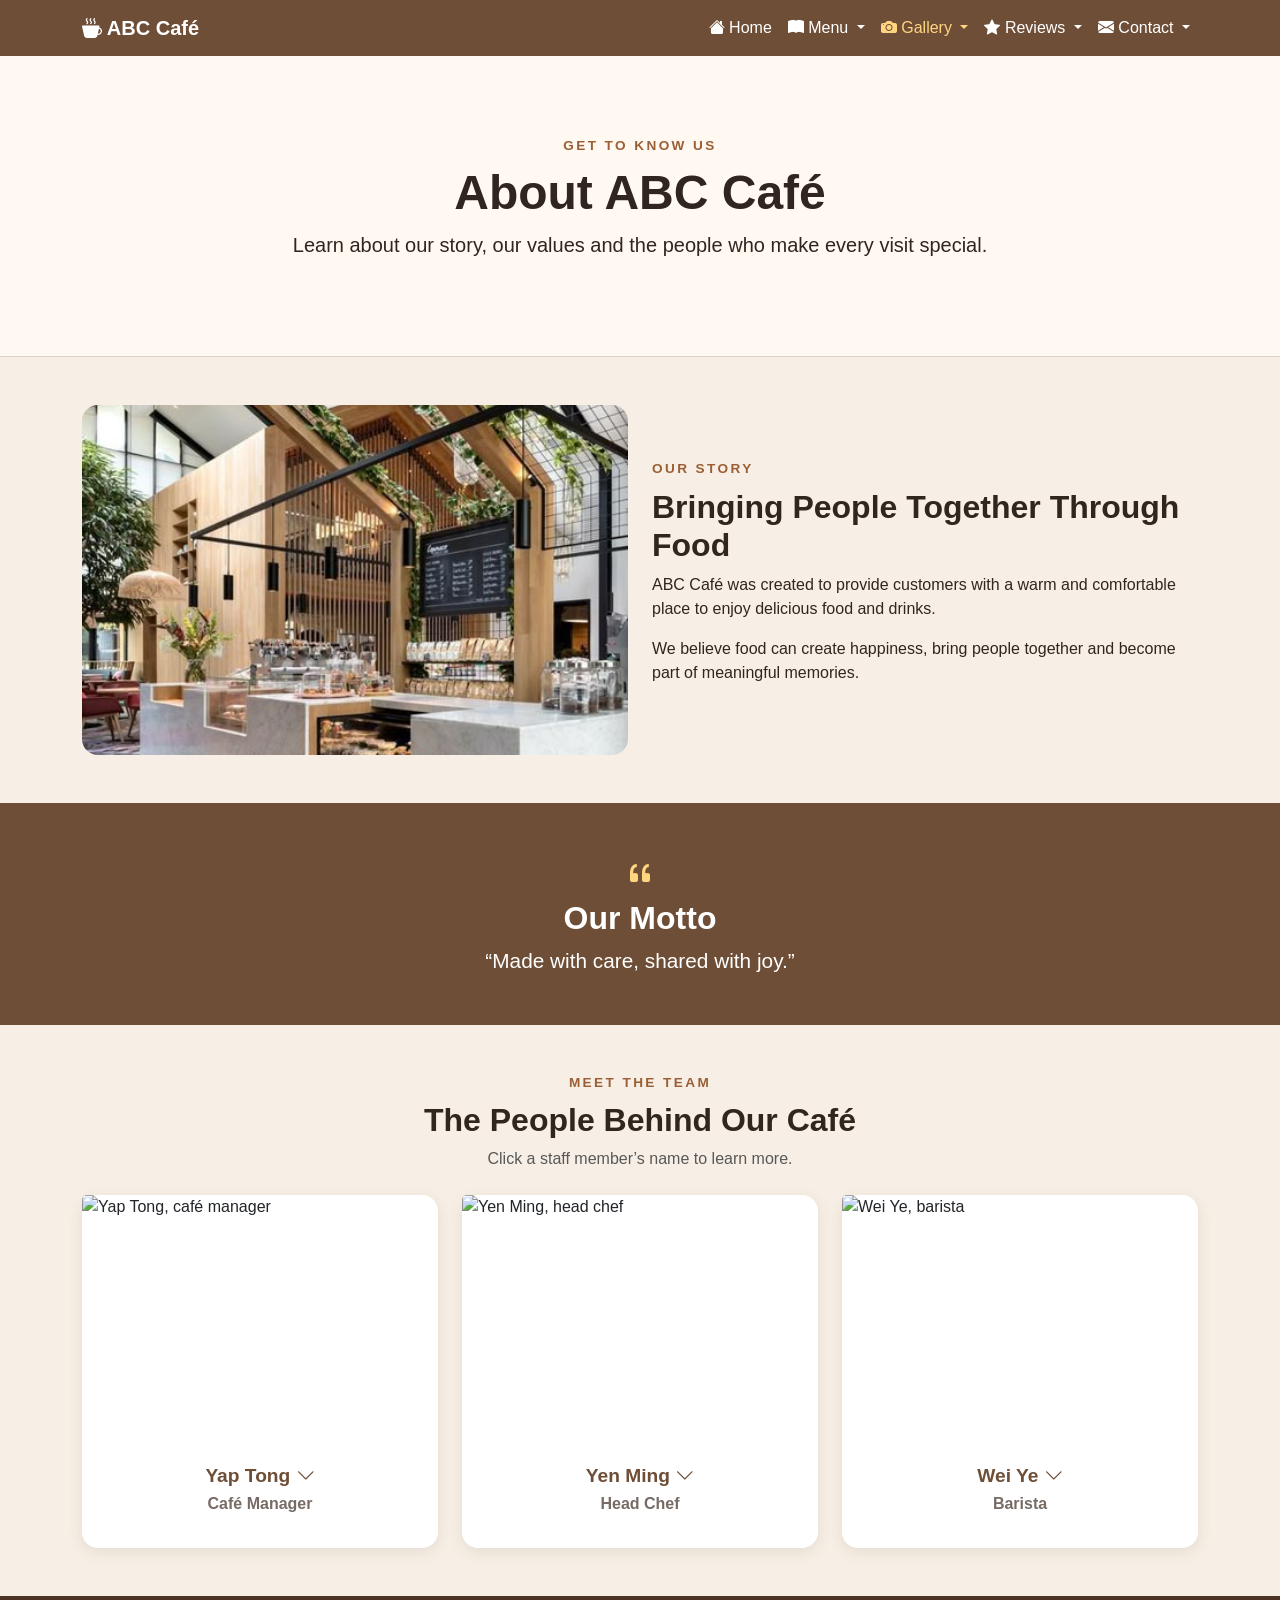
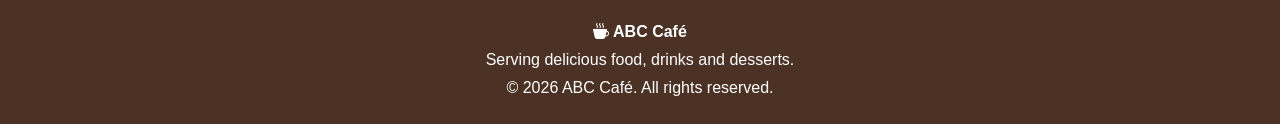
==== commit 4c569ddd: "about us page" ====
--- a/about.html
+++ b/about.html
@@ -78,76 +78,172 @@
     </div>
 </nav>
 
-<header class="page-header">
-    <div class="container text-center">
-        <i class="bi bi-people-fill page-icon"></i>
-        <h1>About ABC Café</h1>
-        <p>A cosy neighbourhood café serving comforting food and freshly brewed coffee.</p>
+<header class="about-header text-center">
+    <div class="container">
+        <p class="section-label mb-2">GET TO KNOW US</p>
+
+        <h1 class="display-5 fw-bold">
+            About ABC Café
+        </h1>
+
+        <p class="lead mx-auto">
+            Learn about our story, our values and the people who make
+            every visit special.
+        </p>
     </div>
 </header>
 
 <main>
     <section class="container py-5">
         <div class="row align-items-center g-4">
-            <div class="col-lg-6">
-                <img src="images/latte.jpg" class="img-fluid story-image" alt="A freshly made café latte">
+
+            <div class="col-12 col-lg-6">
+                <img src="images/cafe-interior.jpg"
+                     class="story-image"
+                     alt="The warm interior of ABC Café">
             </div>
-            <div class="col-lg-6">
-                <p class="section-label">OUR STORY</p>
-                <h2>A simple place to relax</h2>
-                <p>ABC Café was created as a comfortable place for friends, families and students to enjoy good food together.</p>
-                <p>We focus on familiar café favourites, friendly service and a warm atmosphere that makes every visit feel welcoming.</p>
-                <a href="menu.html" class="btn btn-coffee">Explore Our Menu</a>
+
+            <div class="col-12 col-lg-6">
+                <p class="section-label mb-2">OUR STORY</p>
+
+                <h2 class="fw-bold">
+                    Bringing People Together Through Food
+                </h2>
+
+                <p>
+                    ABC Café was created to provide customers with a warm
+                    and comfortable place to enjoy delicious food and drinks.
+                </p>
+
+                <p>
+                    We believe food can create happiness, bring people
+                    together and become part of meaningful memories.
+                </p>
             </div>
+
         </div>
     </section>
 
-    <section class="values-section py-5">
+        <section class="motto-section py-5 text-center">
         <div class="container">
-            <div class="text-center mb-4">
-                <p class="section-label">WHAT WE VALUE</p>
-                <h2>What makes our café special</h2>
-            </div>
-            <div class="row g-4">
-                <div class="col-md-4">
-                    <div class="value-card h-100 text-center">
-                        <i class="bi bi-cup-hot-fill"></i>
-                        <h3 class="h4">Quality Drinks</h3>
-                        <p>Freshly prepared coffee and drinks made carefully for every customer.</p>
+            <i class="bi bi-quote motto-icon"></i>
+
+            <h2 class="fw-bold">Our Motto</h2>
+
+            <p class="motto-text mb-0">
+                “Made with care, shared with joy.”
+            </p>
+        </div>
+    </section>
+
+        <section class="team-section container py-5">
+        <div class="text-center mb-4">
+            <p class="section-label mb-2">MEET THE TEAM</p>
+            <h2 class="fw-bold">The People Behind Our Café</h2>
+            <p class="text-muted">
+                Click a staff member’s name to learn more.
+            </p>
+        </div>
+
+        <div class="row g-4">
+
+            <article class="col-12 col-md-6 col-lg-4">
+                <div class="card staff-card h-100">
+                    <img src="images/staff-yap-tong.jpg"
+                         class="card-img-top staff-photo"
+                         alt="Yap Tong, café manager">
+
+                    <div class="card-body text-center">
+                        <button class="staff-name"
+                                type="button"
+                                data-target="YapTongBio"
+                                aria-controls="YapTongBio"
+                                aria-expanded="false">
+                            Yap Tong
+                            <i class="bi bi-chevron-down"></i>
+                        </button>
+
+                        <p class="staff-role">Café Manager</p>
+
+                        <p id="YapTongBio" class="staff-bio d-none">
+                            Yap Tong manages the café and ensures every customer
+                            receives friendly and helpful service.
+                        </p>
                     </div>
                 </div>
-                <div class="col-md-4">
-                    <div class="value-card h-100 text-center">
-                        <i class="bi bi-egg-fried"></i>
-                        <h3 class="h4">Fresh Food</h3>
-                        <p>Simple meals and desserts prepared with quality ingredients.</p>
+            </article>
+
+            <article class="col-12 col-md-6 col-lg-4">
+                <div class="card staff-card h-100">
+                    <img src="images/staff-yen-ming.jpg"
+                         class="card-img-top staff-photo"
+                         alt="Yen Ming, head chef">
+
+                    <div class="card-body text-center">
+                        <button class="staff-name"
+                                type="button"
+                                data-target="YenMingBio"
+                                aria-controls="YenMingBio"
+                                aria-expanded="false">
+                            Yen Ming
+                            <i class="bi bi-chevron-down"></i>
+                        </button>
+
+                        <p class="staff-role">Head Chef</p>
+
+                        <p id="YenMingBio" class="staff-bio d-none">
+                            Yen Ming develops our menu and prepares dishes
+                            using fresh and carefully selected ingredients.
+                        </p>
                     </div>
                 </div>
-                <div class="col-md-4">
-                    <div class="value-card h-100 text-center">
-                        <i class="bi bi-heart-fill"></i>
-                        <h3 class="h4">Friendly Service</h3>
-                        <p>A welcoming environment where customers can feel comfortable.</p>
+            </article>
+
+            <article class="col-12 col-md-6 col-lg-4">
+                <div class="card staff-card h-100">
+                    <img src="images/staff-wei-ye.jpg"
+                         class="card-img-top staff-photo"
+                         alt="Wei Ye, barista">
+
+                    <div class="card-body text-center">
+                        <button class="staff-name"
+                                type="button"
+                                data-target="WeiYeBio"
+                                aria-controls="WeiYeBio"
+                                aria-expanded="false">
+                            Wei Ye
+                            <i class="bi bi-chevron-down"></i>
+                        </button>
+
+                        <p class="staff-role">Barista</p>
+
+                        <p id="WeiYeBio" class="staff-bio d-none">
+                            Wei Ye prepares our drinks and enjoys creating
+                            welcoming experiences for customers.
+                        </p>
                     </div>
                 </div>
-            </div>
-        </div>
-    </section>
-
-    <section class="container py-5 text-center">
-        <h2>Planning a visit?</h2>
-        <p>Check our opening hours or reserve a table before coming down.</p>
-        <a href="location.html" class="btn btn-outline-coffee me-2">Location & Hours</a>
-        <a href="reservations.html" class="btn btn-coffee">Reserve a Table</a>
+            </article>
+
+        </div>
     </section>
 </main>
 
-<footer class="site-footer py-4">
-    <div class="container text-center">
-        <p class="mb-0"><i class="bi bi-cup-hot-fill"></i> &copy; 2026 ABC Café</p>
+<footer class="site-footer py-4 text-center">
+    <div class="container">
+        <p class="fw-bold mb-1">
+            <i class="bi bi-cup-hot-fill"></i> ABC Café
+        </p>
+
+        <p class="mb-1">
+            Serving delicious food, drinks and desserts.
+        </p>
+
+        <p class="mb-0">
+            &copy; 2026 ABC Café. All rights reserved.
+        </p>
     </div>
 </footer>
 
 <script src="https://cdn.jsdelivr.net/npm/bootstrap@5.3.3/dist/js/bootstrap.bundle.min.js"></script>
-</body>
-</html>
+<script src="js/about.js"></script>
--- a/css/about.css
+++ b/css/about.css
@@ -1,14 +1,11 @@
 body {
-    background-color: #F7EFE5;
-    color: #3B2A25;
+    background-color: #f7efe5;
+    color: #30251f;
     font-family: Arial, sans-serif;
 }
 
-.navbar,
-.page-header,
-.site-footer {
-    background-color: #6F4E37;
-    color: white;
+.navbar {
+    background-color: #6f4e37;
 }
 
 .navbar-brand,
@@ -22,7 +19,7 @@
 
 .nav-link:hover,
 .nav-link.active {
-    color: #FFD580 !important;
+    color: #ffd580 !important;
 }
 
 .dropdown-menu {
@@ -31,67 +28,117 @@
     box-shadow: 0 5px 12px rgba(0, 0, 0, 0.15);
 }
 
-.dropdown-item:hover,
-.dropdown-item.active {
-    background-color: #F7EFE5;
-    color: #6F4E37;
+.dropdown-item:hover {
+    background-color: #f7efe5;
+    color: #6f4e37;
 }
 
-.page-header {
-    padding: 60px 0;
+.dropdown-item.active {
+    background-color: #6f4e37;
+    color: white;
 }
 
-.page-icon {
-    color: #FFD580;
-    font-size: 48px;
+.about-header {
+    padding: 5rem 1rem;
+    background-color: #fff9f1;
+    border-bottom: 1px solid #dfd0c2;
+}
+
+.about-header .lead {
+    max-width: 700px;
+}
+
+.section-label {
+    color: #9b5f35;
+    font-size: 0.85rem;
+    font-weight: bold;
+    letter-spacing: 0.15rem;
 }
 
 .story-image {
     width: 100%;
-    height: 360px;
+    height: 350px;
     object-fit: cover;
-    border-radius: 16px;
+    border-radius: 1rem;
 }
 
-.section-label {
-    color: #8B5E3C;
-    font-weight: bold;
-    letter-spacing: 2px;
+.motto-section {
+    background-color: #6f4e37;
+    color: white;
+}
+
+.motto-icon {
+    color: #ffd580;
+    font-size: 2rem;
+}
+
+.motto-text {
+    font-size: 1.3rem;
 }
 
 .values-section {
-    background-color: #EAD8C5;
+    background-color: #fff9f1;
 }
 
-.value-card {
-    background-color: white;
-    padding: 30px;
-    border-radius: 14px;
-    box-shadow: 0 5px 15px rgba(75, 46, 43, 0.12);
+.value-card,
+.staff-card {
+    border: none;
+    border-radius: 1rem;
+    box-shadow: 0 4px 15px rgba(72, 48, 36, 0.1);
 }
 
-.value-card i {
-    color: #8B5E3C;
-    font-size: 42px;
+.value-icon {
+    color: #9b5f35;
+    font-size: 2rem;
 }
 
-.btn-coffee {
-    background-color: #8B5E3C;
-    color: white;
-    border: none;
+.staff-photo {
+    height: 250px;
+    object-fit: cover;
 }
 
-.btn-coffee:hover {
-    background-color: #6F4E37;
+.staff-name {
+    border: none;
+    background: none;
+    color: #6f4e37;
+    font-size: 1.2rem;
+    font-weight: bold;
+}
+
+.staff-name:hover {
+    color: #9b5f35;
+}
+
+.staff-name:focus-visible {
+    outline: 3px solid #e0a663;
+    outline-offset: 3px;
+}
+
+.staff-role {
+    color: #766b65;
+    font-weight: bold;
+}
+
+.staff-bio {
+    padding-top: 1rem;
+    border-top: 1px solid #dfd0c2;
+}
+
+.site-footer {
+    background-color: #4b3225;
     color: white;
 }
 
-.btn-outline-coffee {
-    color: #6F4E37;
-    border: 1px solid #6F4E37;
+@media (max-width: 767px) {
+    .about-header {
+        padding: 3.5rem 1rem;
+    }
+
+    .about-header h1 {
+        font-size: 2rem;
+    }
+
+    .story-image {
+        height: 260px;
+    }
 }
-
-.btn-outline-coffee:hover {
-    background-color: #6F4E37;
-    color: white;
-}
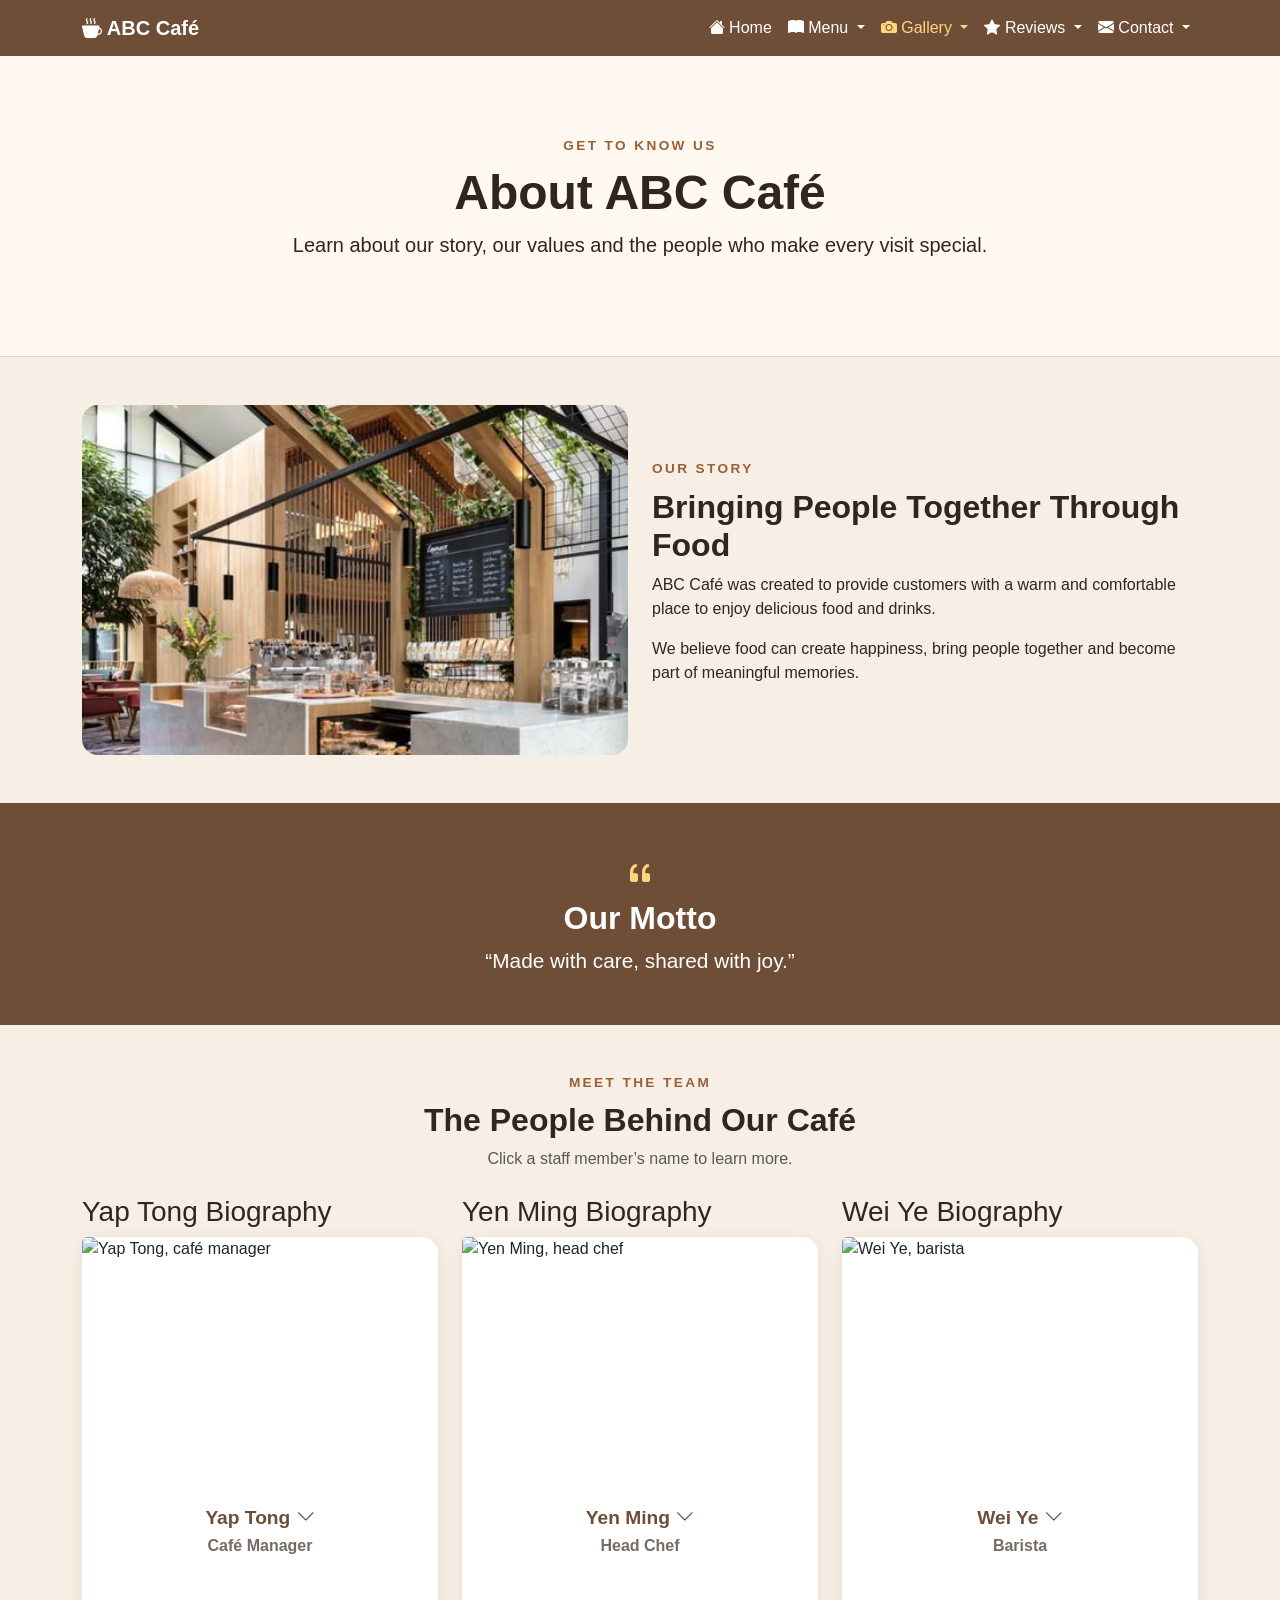
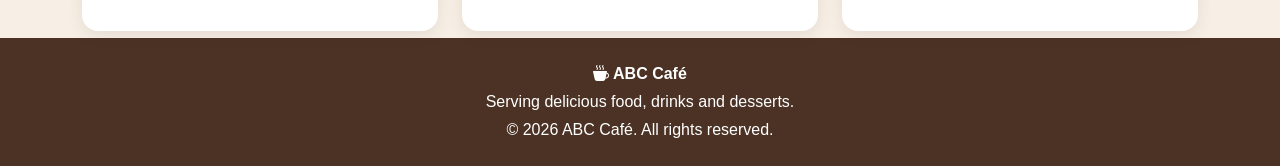
==== commit 88617ba9: "page updates" ====
--- a/about.html
+++ b/about.html
@@ -148,6 +148,7 @@
         <div class="row g-4">
 
             <article class="col-12 col-md-6 col-lg-4">
+                <h3>Yap Tong Biography</h3>
                 <div class="card staff-card h-100">
                     <img src="images/staff-yap-tong.jpg"
                          class="card-img-top staff-photo"
@@ -174,6 +175,7 @@
             </article>
 
             <article class="col-12 col-md-6 col-lg-4">
+                <h3>Yen Ming Biography</h3>
                 <div class="card staff-card h-100">
                     <img src="images/staff-yen-ming.jpg"
                          class="card-img-top staff-photo"
@@ -200,6 +202,7 @@
             </article>
 
             <article class="col-12 col-md-6 col-lg-4">
+                <h3>Wei Ye Biography</h3>
                 <div class="card staff-card h-100">
                     <img src="images/staff-wei-ye.jpg"
                          class="card-img-top staff-photo"
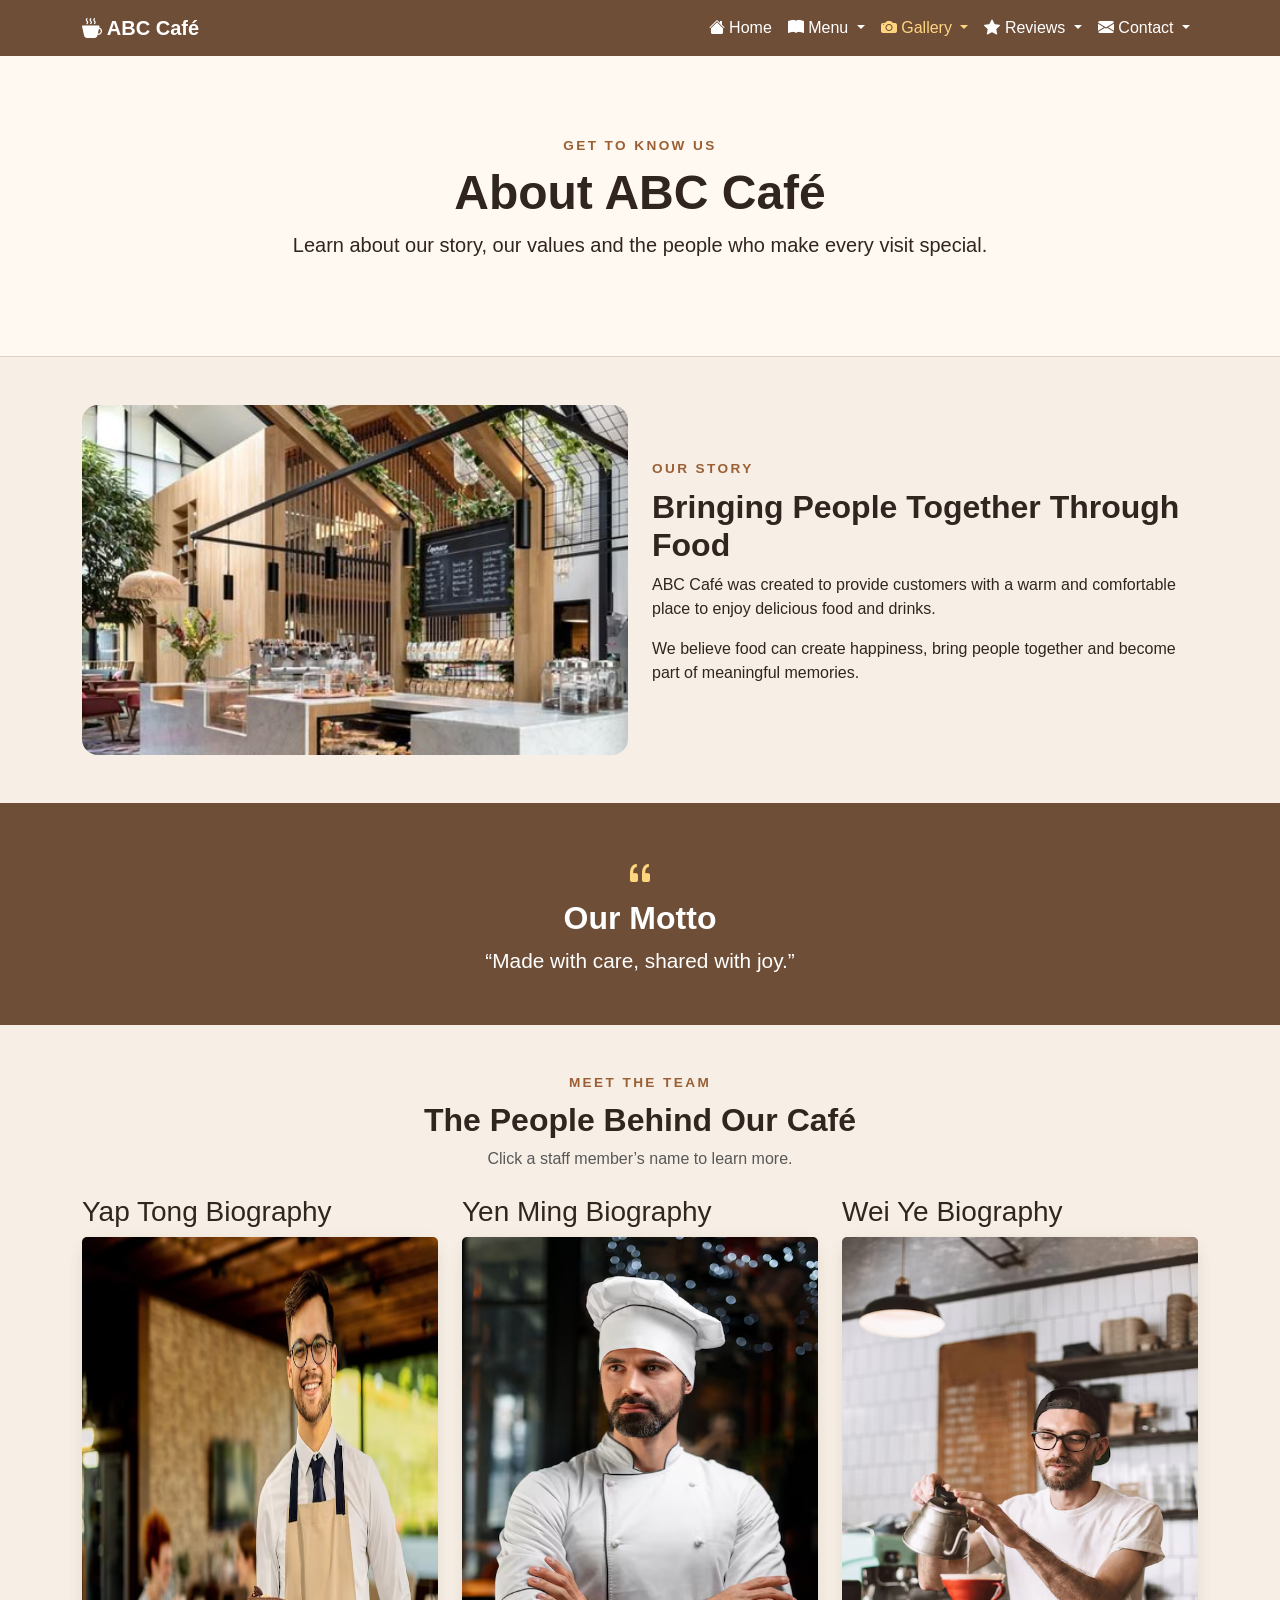
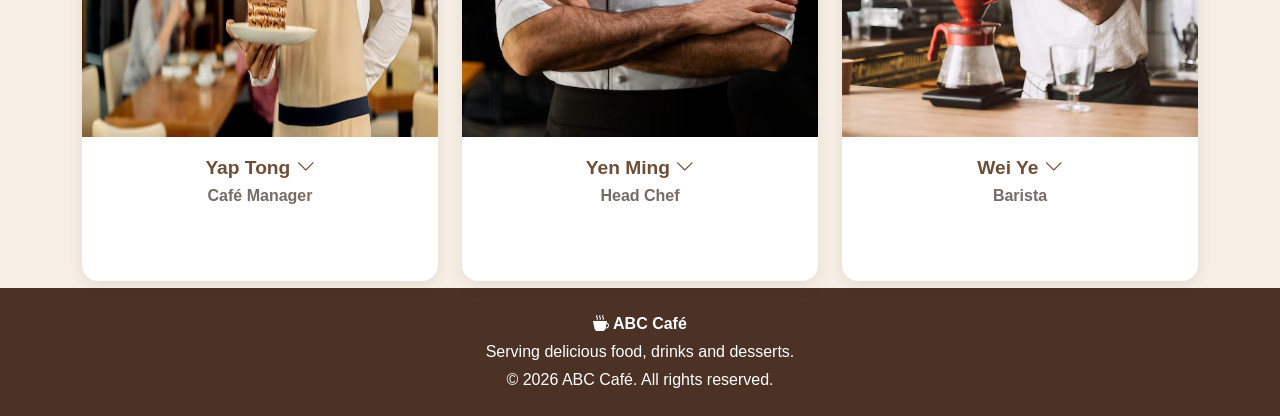
==== commit 4b0f530e: "page updates" ====
--- a/about.html
+++ b/about.html
@@ -150,7 +150,7 @@
             <article class="col-12 col-md-6 col-lg-4">
                 <h3>Yap Tong Biography</h3>
                 <div class="card staff-card h-100">
-                    <img src="images/staff-yap-tong.jpg"
+                    <img src="images/cafe-manager.jpg"
                          class="card-img-top staff-photo"
                          alt="Yap Tong, café manager">
 
@@ -177,7 +177,7 @@
             <article class="col-12 col-md-6 col-lg-4">
                 <h3>Yen Ming Biography</h3>
                 <div class="card staff-card h-100">
-                    <img src="images/staff-yen-ming.jpg"
+                    <img src="images/head-chef.jpg"
                          class="card-img-top staff-photo"
                          alt="Yen Ming, head chef">
 
@@ -204,7 +204,7 @@
             <article class="col-12 col-md-6 col-lg-4">
                 <h3>Wei Ye Biography</h3>
                 <div class="card staff-card h-100">
-                    <img src="images/staff-wei-ye.jpg"
+                    <img src="images/barista.jpg"
                          class="card-img-top staff-photo"
                          alt="Wei Ye, barista">
 
--- a/css/about.css
+++ b/css/about.css
@@ -93,8 +93,9 @@
 }
 
 .staff-photo {
-    height: 250px;
-    object-fit: cover;
+    width: 100%;
+    height: 500px;
+    object-contain: cover;
 }
 
 .staff-name {
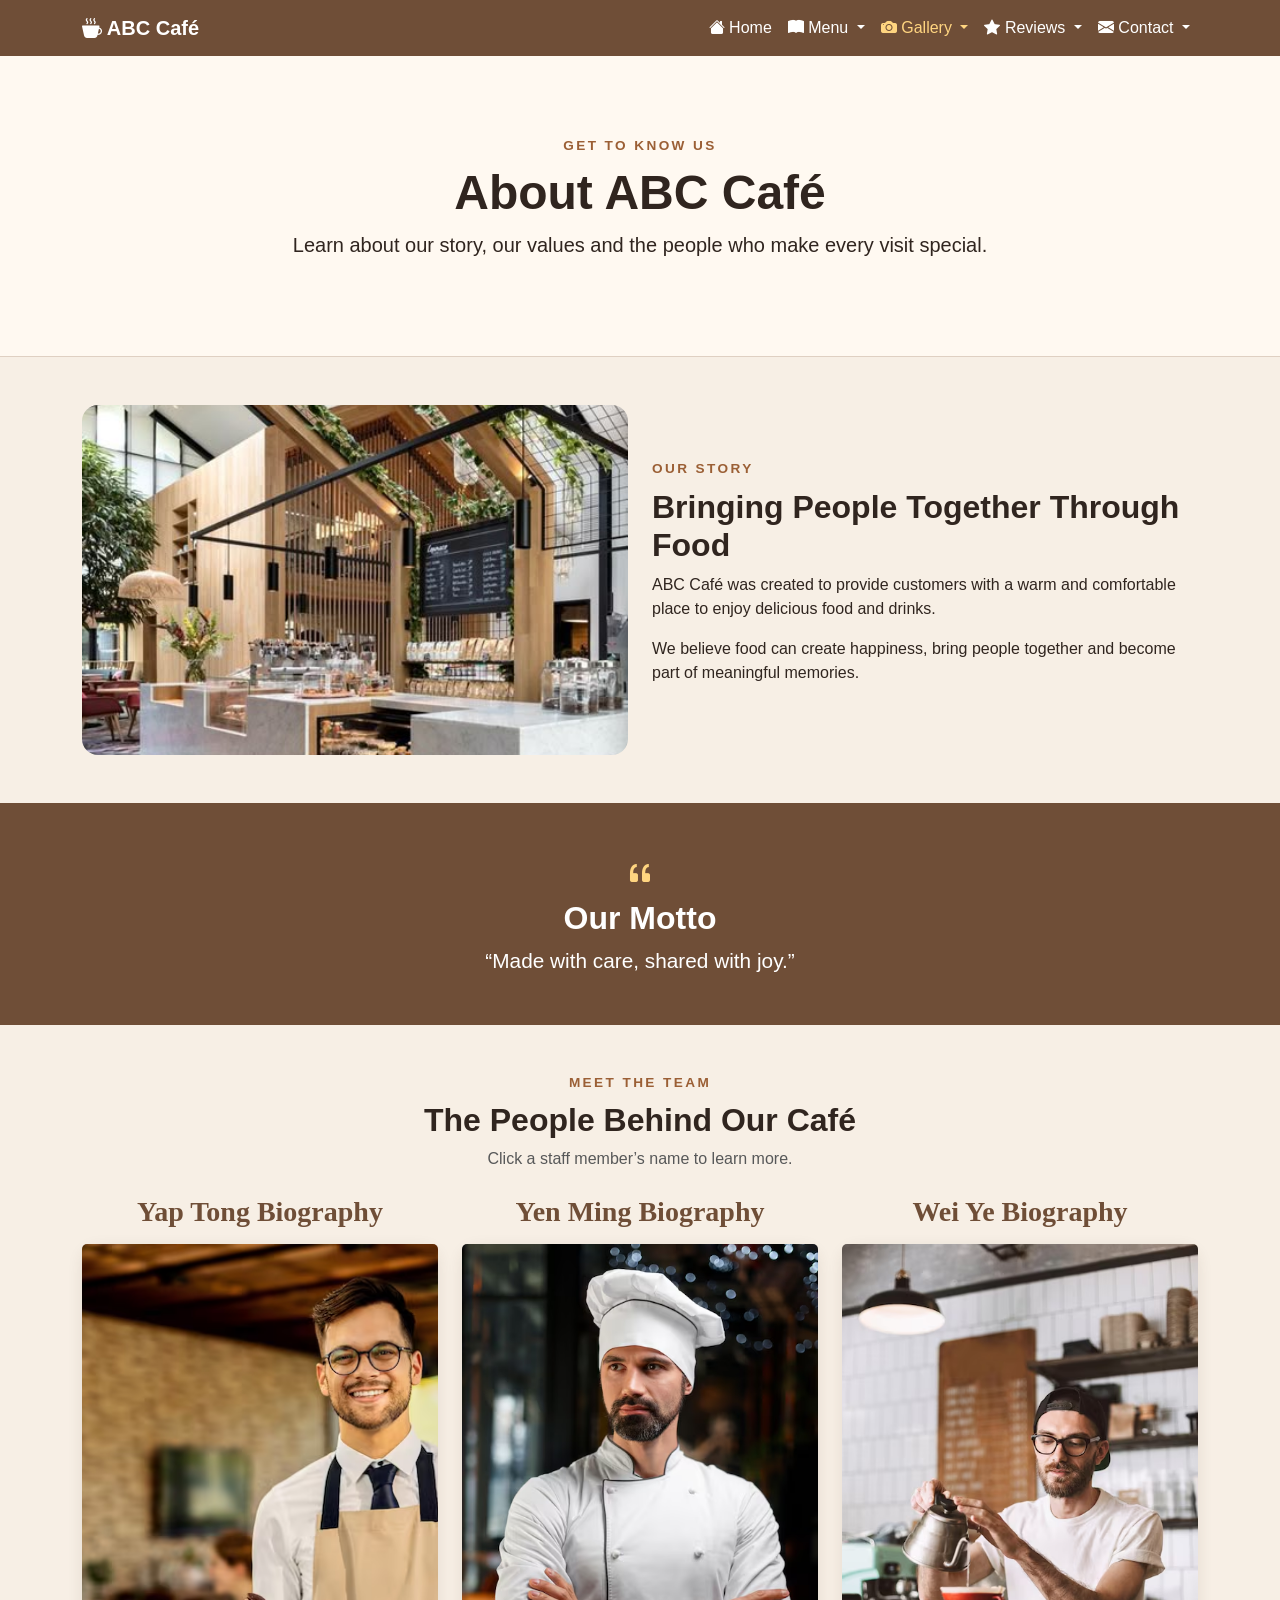
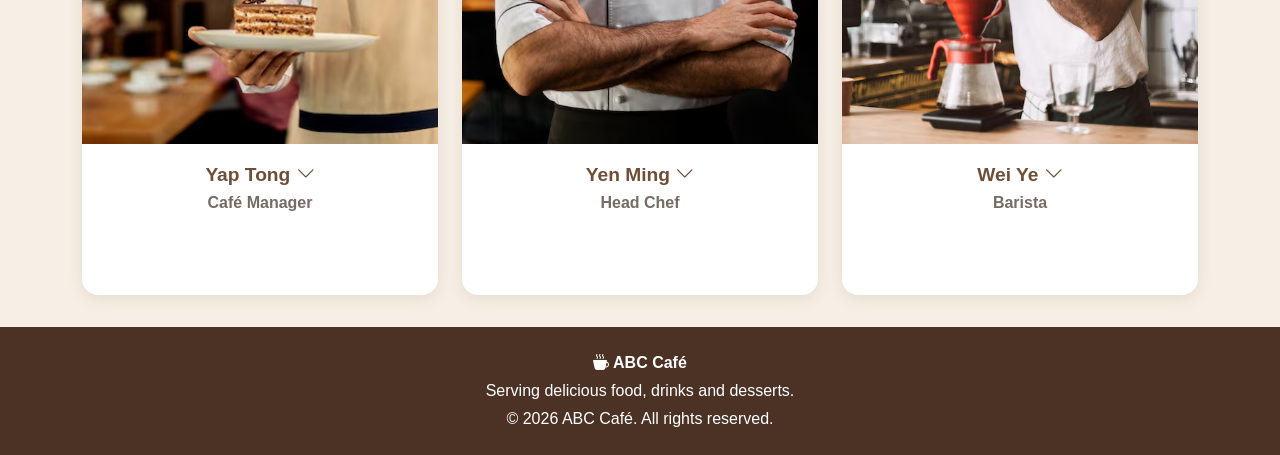
==== commit 2496718c: "Final CA2 submission" ====
--- a/about.html
+++ b/about.html
@@ -148,7 +148,7 @@
         <div class="row g-4">
 
             <article class="col-12 col-md-6 col-lg-4">
-                <h3>Yap Tong Biography</h3>
+                <h3 class="biography-title">Yap Tong Biography</h3>
                 <div class="card staff-card h-100">
                     <img src="images/cafe-manager.jpg"
                          class="card-img-top staff-photo"
@@ -175,7 +175,7 @@
             </article>
 
             <article class="col-12 col-md-6 col-lg-4">
-                <h3>Yen Ming Biography</h3>
+                <h3 class="biography-title">Yen Ming Biography</h3>
                 <div class="card staff-card h-100">
                     <img src="images/head-chef.jpg"
                          class="card-img-top staff-photo"
@@ -202,7 +202,7 @@
             </article>
 
             <article class="col-12 col-md-6 col-lg-4">
-                <h3>Wei Ye Biography</h3>
+                <h3 class="biography-title">Wei Ye Biography</h3>
                 <div class="card staff-card h-100">
                     <img src="images/barista.jpg"
                          class="card-img-top staff-photo"
--- a/css/about.css
+++ b/css/about.css
@@ -95,7 +95,15 @@
 .staff-photo {
     width: 100%;
     height: 500px;
-    object-contain: cover;
+    object-fit: cover;
+}
+
+.biography-title {
+    font-family: Georgia, "Times New Roman", serif;
+    font-weight: bold;
+    color: #6f4e37;
+    text-align: center;
+    margin-bottom: 15px;
 }
 
 .staff-name {
@@ -125,6 +133,10 @@
     border-top: 1px solid #dfd0c2;
 }
 
+.team-section {
+    padding-bottom: 5rem !important;
+}
+
 .site-footer {
     background-color: #4b3225;
     color: white;
